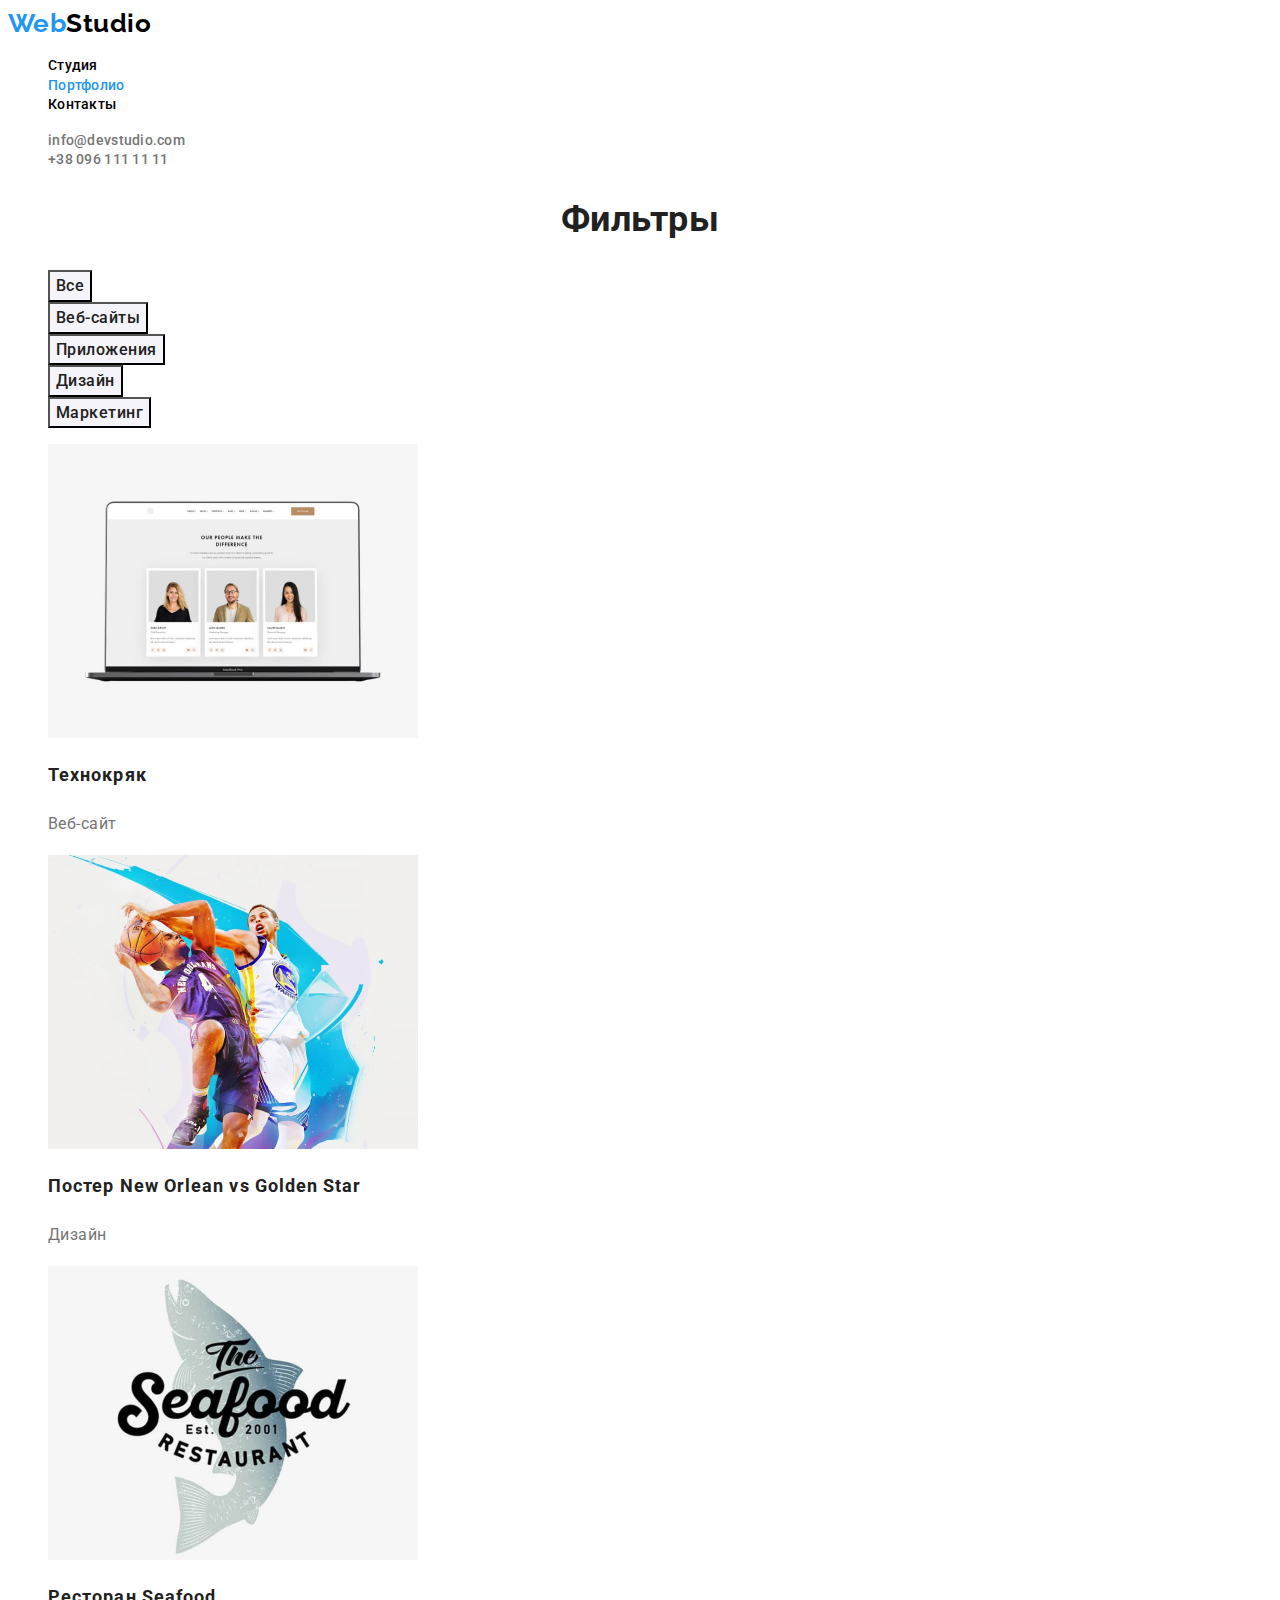
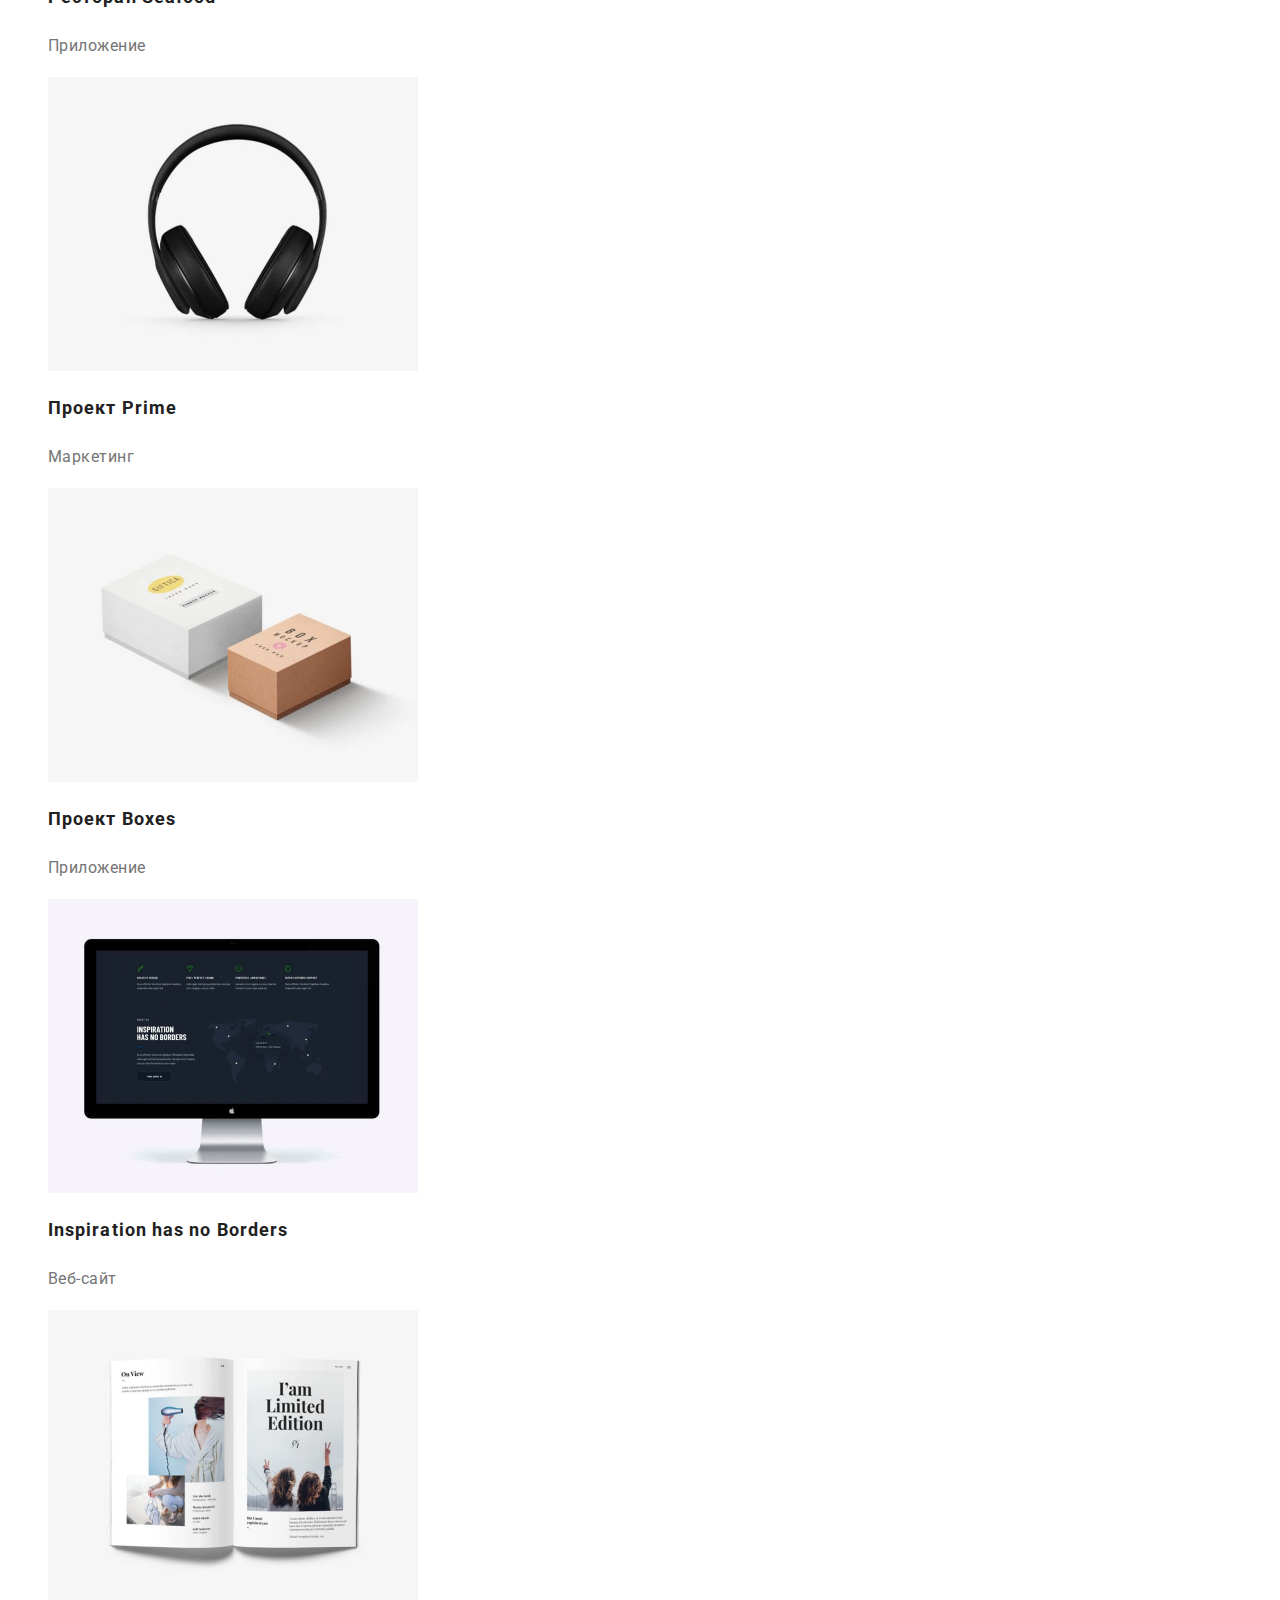
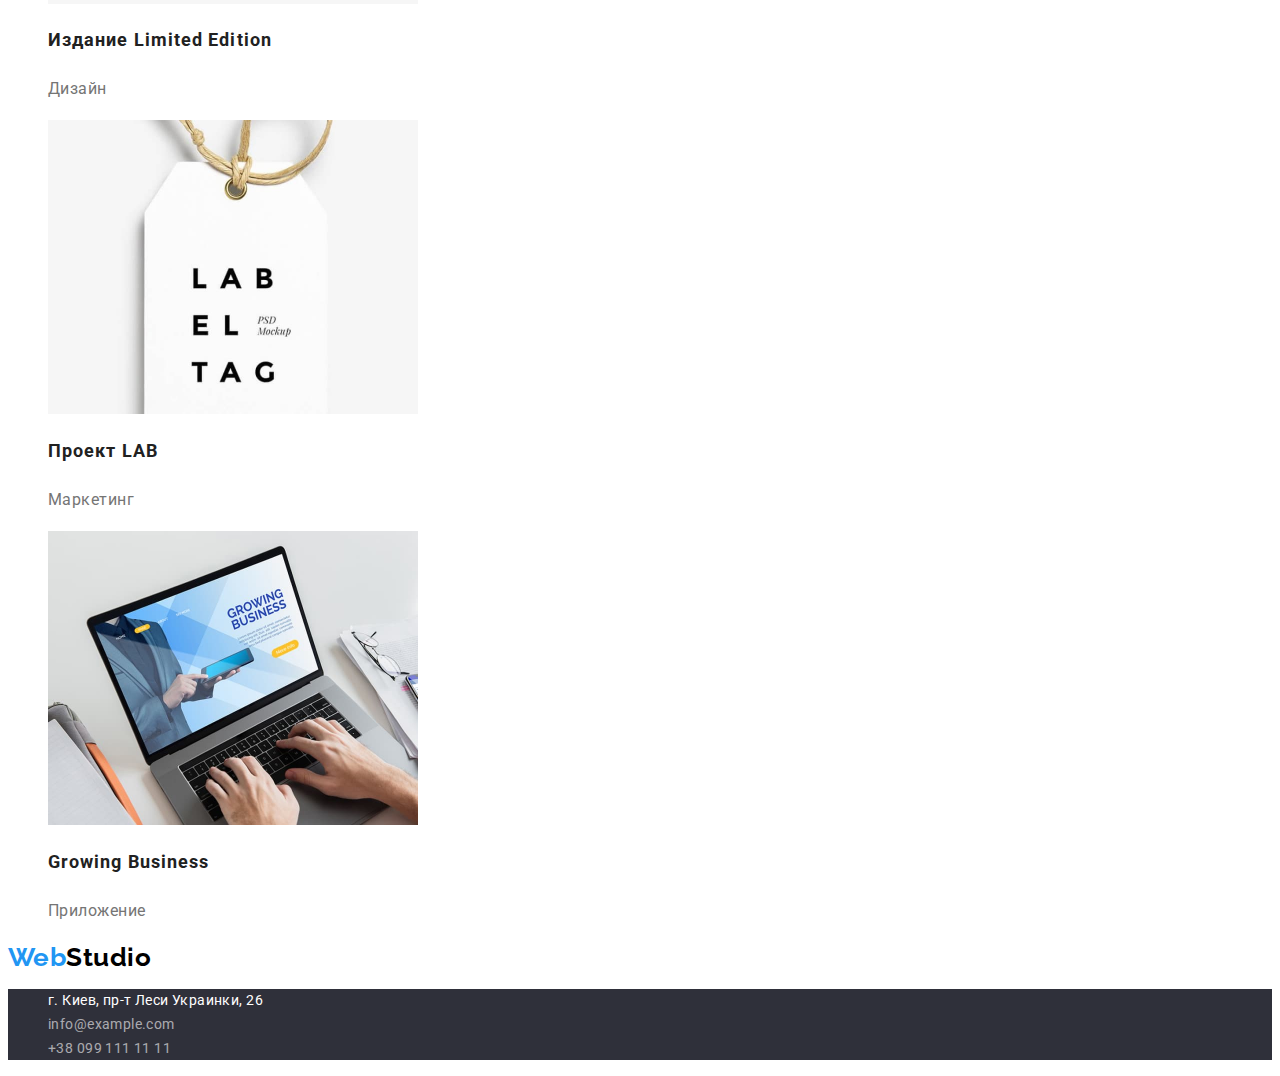
==== portfolio.html @ e1e1144a "Копирует дз 3" ====
<!DOCTYPE html>
<html lang="en">
<head>
    <meta charset="UTF-8">
    <meta http-equiv="X-UA-Compatible" content="IE=edge">
    <meta name="viewport" content="width=device-width, initial-scale=1.0">
    <title>Portfolio</title>
    <link href="https://fonts.googleapis.com/css2?family=Raleway:wght@700&family=Roboto:wght@400;500;700;900&display=swap"
        rel="stylesheet">
    <link rel="stylesheet" href="./css/styles.css" />
</head>
<body>
    <header>
        <nav>
            <a class="logo" href="/">
                <span class="logo-web">Web</span>Studio
            </a>

            <ul class="site-nav">
                <li><a href="index.html" class="site-nav-link link">Студия</a></li>
                <li><a href="portfolio.html" class="site-nav-link link current">Портфолио</a></li>
                <li><a href="" class="site-nav-link link">Контакты</a></li>
            </ul>
        </nav>
    
        <ul class="auth-nav list">
            <li><a href="mailto:info@devstudio.com" class="auth-nav-link link">info@devstudio.com</a></li>
            <li><a href="tel:+380961111111" class="auth-nav-link link">+38 096 111 11 11</a></li>
        </ul>
    
    </header>

    <!--Портфолио-->
    <main>
            <!--Фильтр-->
            <section  class="section">
                <h2 class="section-title">Фильтры</h2>
                <ul>
                    <li><button class="button" type="button">Все</button></li>
                    <li><button class="button" type="button">Веб-сайты</button></li>
                    <li><button class="button" type="button">Приложения</button></li>
                    <li><button class="button" type="button">Дизайн</button></li>
                    <li><button class="button" type="button">Маркетинг</button></li>
                
                </ul>

                <ul>
                
                    <li>
                        <a> <img src="./image/11.jpg" alt="Веб-сайт" Width="370" Height="294">
                             <h2 class="projects-title">Технокряк</h2>
                            <p class="projects-text">Веб-сайт</p>
                        </a>

                    </li>
                
                    <li>
                        <a>
                            <img src="./image/12.jpg" alt="Постер" Width="370" Height="294">
                            <h2 class="projects-title">Постер New Orlean vs Golden Star</h2>
                            <p class="projects-text">Дизайн</p>
                        </a>
                        
                    </li>
                
                    <li>
                        <a>
                            <img src="./image/13.jpg" alt="Ресторан" Width="370" Height="294">
                            <h2 class="projects-title">Ресторан Seafood</h2>
                            <p class="projects-text">Приложение</p>
                        </a>
                       
                    </li>
                
                    <li>
                        <a>
                            <img src="./image/14.jpg" alt="Наушники" Width="370" Height="294">
                            <h2 class="projects-title">Проект Prime</h2>
                            <p class="projects-text">Маркетинг</p>
                        </a>
                    </li>
                
                    <li>
                        <a>
                            <img src="./image/15.jpg" alt="Коробочки" Width="370" Height="294">
                            <h2 class="projects-title">Проект Boxes</h2>
                            <p class="projects-text">Приложение</p>
                        </a>
                    </li>
                
                    <li>
                        <a>
                            <img src="./image/16.jpg" alt="Монитор с открытым сайтом" Width="370" Height="294">
                            <h2 class="projects-title">Inspiration has no Borders</h2>
                            <p class="projects-text">Веб-сайт</p>
                        </a>
                    </li>
                
                    <li>
                        <a>
                            <img src="./image/17.jpg" alt="Журнал" Width="370" Height="294">
                            <h2 class="projects-title">Издание Limited Edition</h2>
                            <p class="projects-text">Дизайн</p>
                        </a>
                    </li>
                
                    <li>
                        <a>
                            <img src="./image/18.jpg" alt="Торговая этикетка" Width="370" Height="294">
                            <h2 class="projects-title">Проект LAB</h2>
                            <p class="projects-text">Маркетинг</p>
                        </a>
                    </li>
                
                    <li>
                        <a>
                            <img src="./image/19.jpg" alt="Ноутбук за которым работают" Width="370" Height="294">
                            <h2 class="projects-title">Growing Business</h2>
                            <p class="projects-text">Приложение</p>
                        </a>
                    </li>
                
                </ul>

            </section>
           
    </main>

    <footer>
        <!--Адресс-->
        <a class="logo" href="/"> <span class="logo-web">Web</span>Studio</a>
        <address class="address-footer">
            <ul>
                <li class="address">г. Киев, пр-т Леси Украинки, 26</li>
                <li><a href="mailto:info@devstudio.com" class="auth-nav-footer">info@example.com</a></li>
                <li><a href="tel:+380991111111" class="auth-nav-footer">+38 099 111 11 11</a></li>
            </ul>
        </address>
    </footer>
    
</body>
</html>
---- css/styles.css ----
:root {
  --primari-text-color: #757575;
  --title-text-color: #212121;
  --accent-color: #2196f3;
  --primari-white-color: #ffffff;
  --logo-nav-color: #000000;
  --button-background-color: #f5f4fa;
  --hero-background-color: #2f303a;
  --hero-button-focus-color: #188ce8;
  --auth-nav-footer-color: rgba(255, 255, 255, 0.6);
}

body {
  background: var(--primari-white-color);
  color: var(--primari-text-color);

  font-family: Roboto, sans-serif;
  letter-spacing: 0.03em;
}

ul {
  list-style: none;
}

/* logo */
.logo {
  color: var(--logo-nav-color);

  font-family: Raleway, sans-serif;
  font-weight: bold;
  font-size: 26px;
  line-height: 1.19;
  text-decoration: none;
}

.logo-web {
  color: var(--accent-color);
}

/* site-nav */

.site-nav-link {
  color: var(--logo-nav-color);

  font-weight: 500;
  font-size: 14px;
  line-height: 1.33;
  letter-spacing: 0.02em;
  text-decoration: none;
}

.site-nav-link:hover,
.site-nav-link:focus {
  color: var(--accent-color);
}

.site-nav-link.current {
  color: var(--accent-color);
}

.auth-nav-link {
  color: var(--primari-text-color);

  font-weight: 500;
  font-size: 14px;
  line-height: 1.33;
  letter-spacing: 0.02em;
  text-decoration: none;
}

.auth-nav-link:hover,
.auth-nav-link:focus {
  color: var(--accent-color);
}

/* hero */
.hero-title {
  color: var(--primari-white-color);
  background-color: var(--hero-background-color);

  font-weight: 900;
  font-size: 44px;
  line-height: 1.36;
  text-align: center;
}
.hero-button {
  color: var(--primari-white-color);
  background-color: var(--accent-color);

  font-weight: bold;
  font-size: 16px;
  line-height: 1.87;
  letter-spacing: 0.06em;
  cursor: pointer;
}

.hero-button:focus,
.hero-button:hover {
  color: var(--primari-white-color);
  background-color: var(--hero-button-focus-color);
}

/* section */
.section-title {
  color: var(--title-text-color);

  font-weight: 700;
  font-size: 36px;
  line-height: 1.16;
  text-align: center;
}

.projects-title {
  color: var(--title-text-color);

  font-weight: 700;
  font-size: 18px;
  line-height: 2;
  letter-spacing: 0.06em;
}

.projects-text {
  font-size: 16px;
  line-height: 1.87;
}

.feature-title {
  color: var(--title-text-color);

  font-weight: 700;
  font-size: 14px;
  line-height: 1.14;
}

.feature-text {
  font-size: 14px;
  line-height: 1.7px;
}

.title-el {
  color: var(--title-text-color);

  font-weight: 500;
  font-size: 16px;
  line-height: 1.19;
  text-align: center;
}

.title-el-text {
  font-size: 16px;
  line-height: 1.19;
  text-align: center;
}

/* Button */
.button {
  color: var(--title-text-color);
  background-color: var(--button-background-color);

  font-family: inherit;
  font-weight: 500;
  font-size: 16px;
  line-height: 1.6;
  text-align: center;
  letter-spacing: 0.03em;
  text-decoration: none;
  cursor: pointer;
}

.button:hover,
.button:focus {
  color: var(--primari-white-color);
  background-color: var(--accent-color);
}

/*  section footer */
.address-footer {
  background-color: var(--hero-background-color);
}

.address {
  color: var(--primari-white-color);
}

.auth-nav-footer {
  color: var(--auth-nav-footer-color);
}

.auth-nav-footer:focus,
.auth-nav-footer:hover {
  color: var(--accent-color);
}

.auth-nav-footer,
.address {
  font-family: Roboto;
  font-style: normal;
  font-weight: normal;
  font-size: 14px;
  line-height: 1.7;
  letter-spacing: 0.03em;
  text-decoration: none;
}
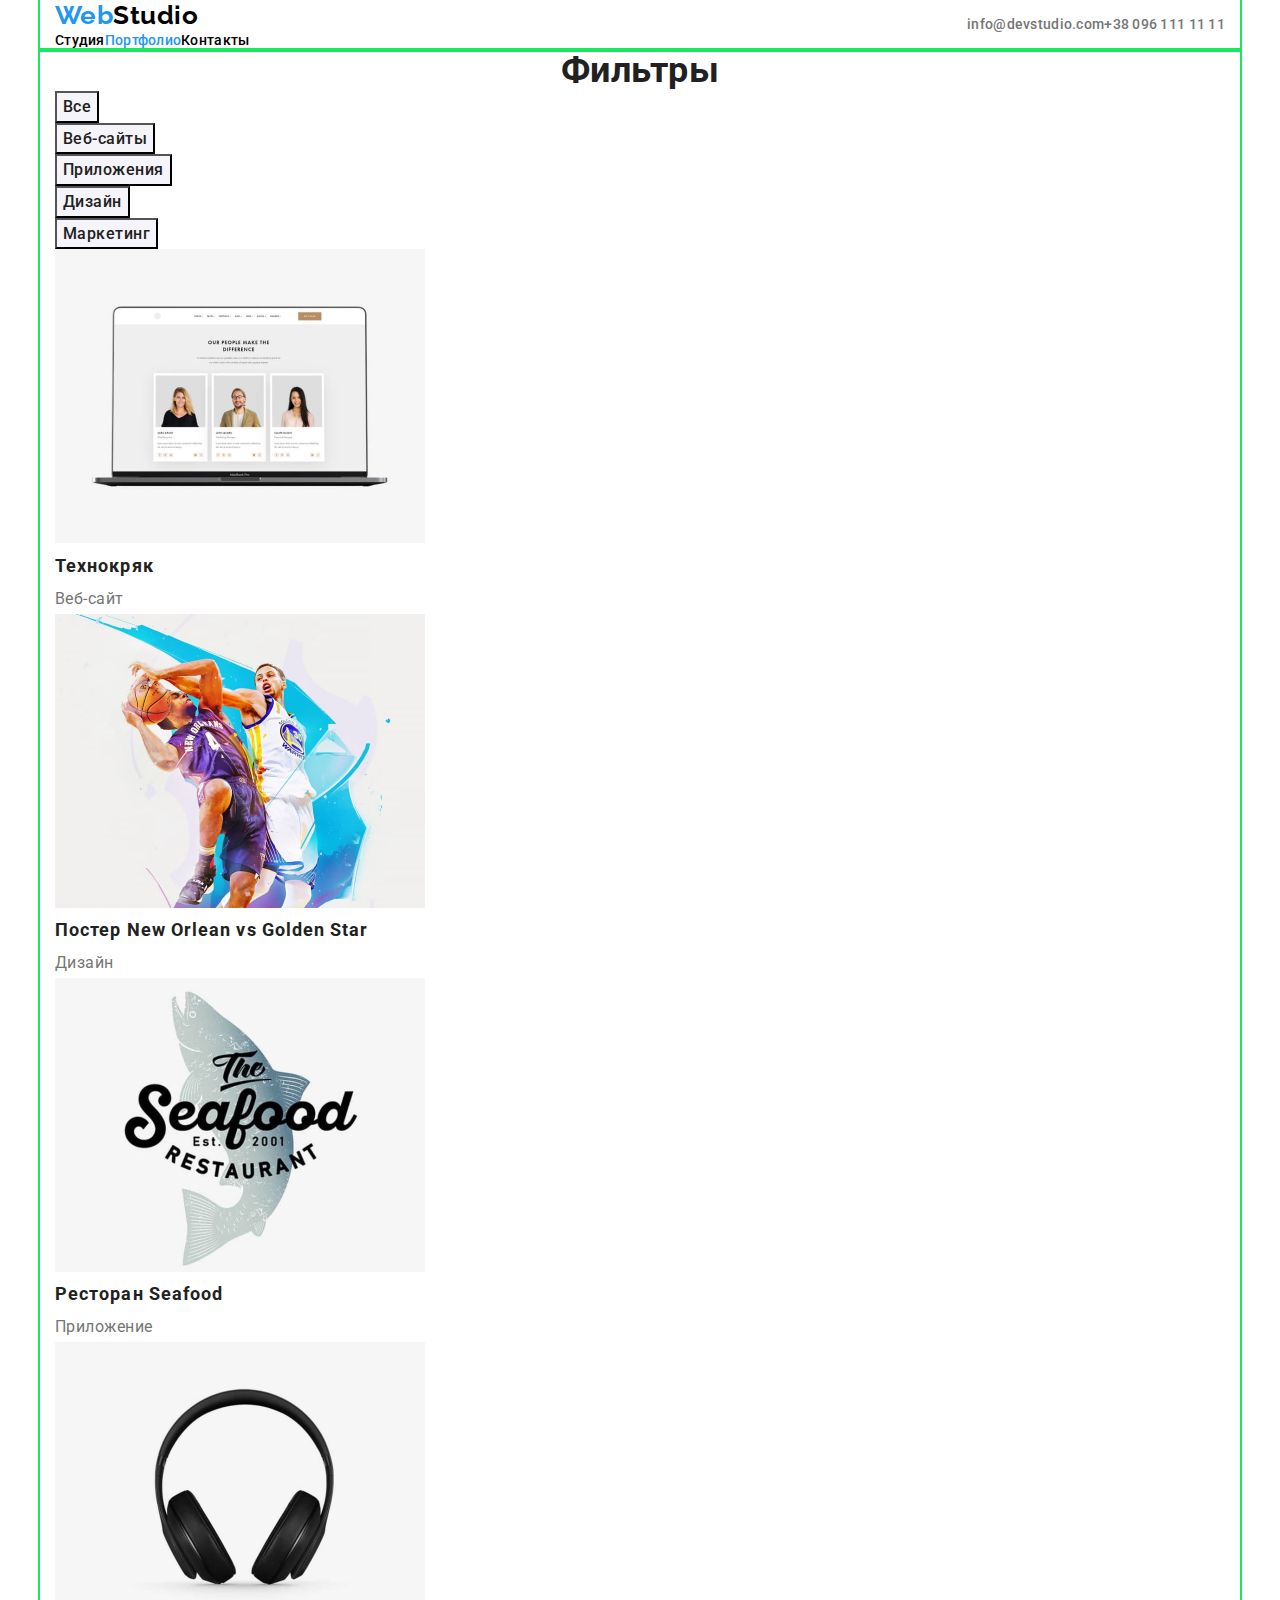
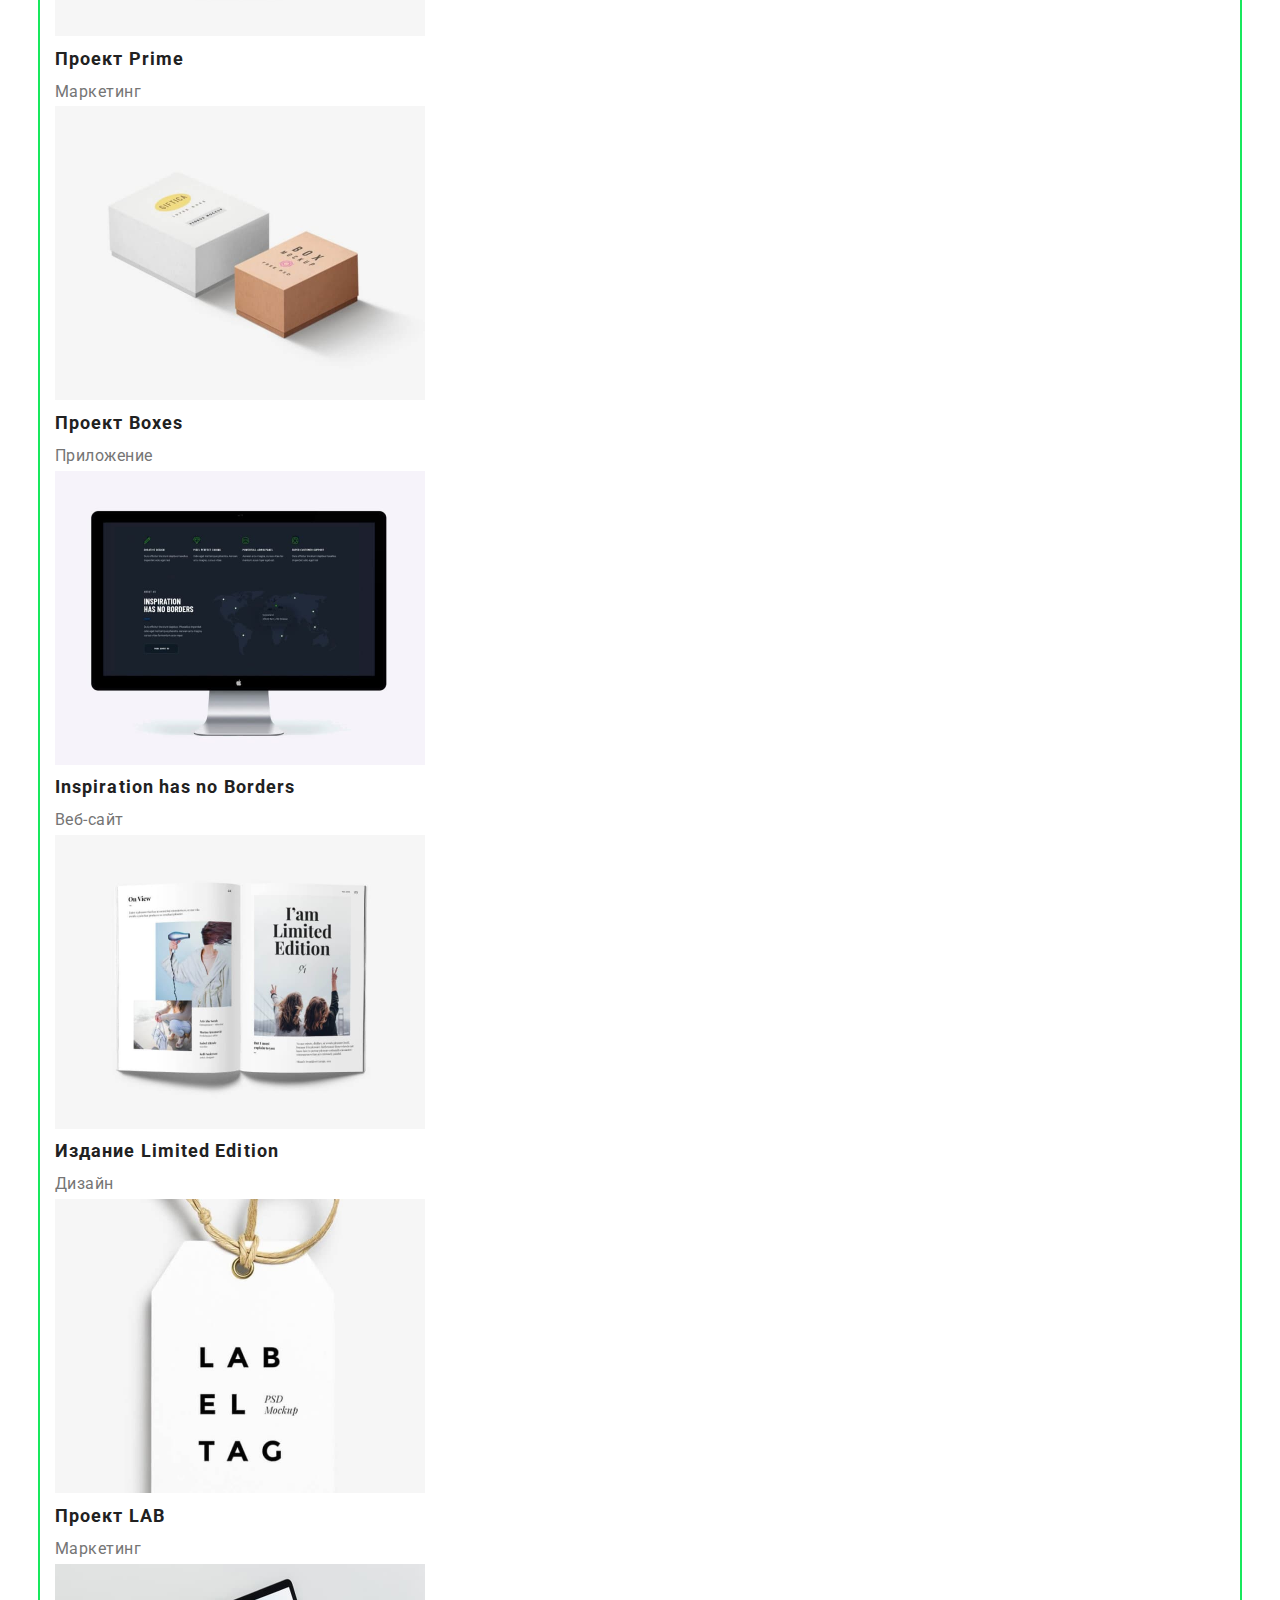
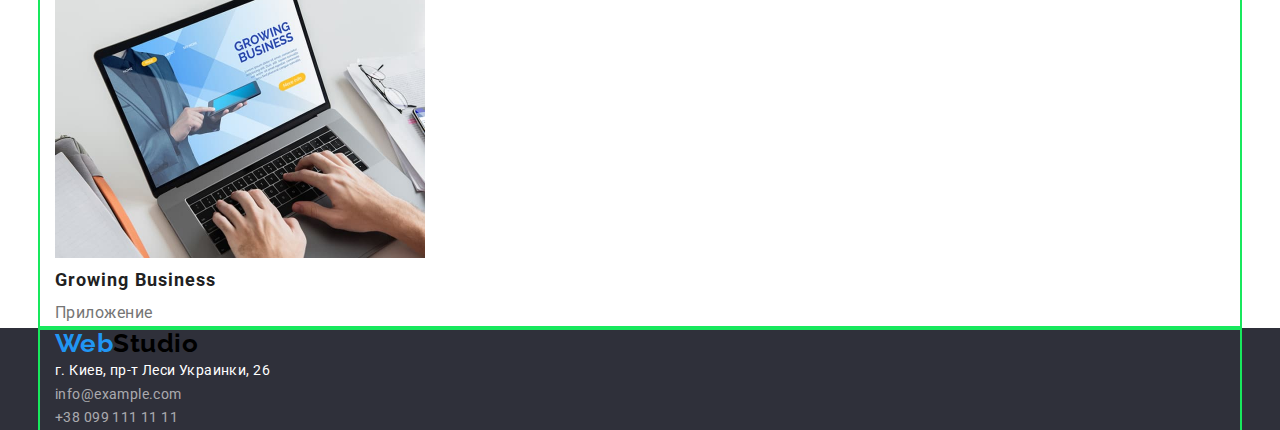
==== commit fa4f97dc: "оформляет страницу до флекса" ====
--- a/portfolio.html
+++ b/portfolio.html
@@ -7,10 +7,11 @@
     <title>Portfolio</title>
     <link href="https://fonts.googleapis.com/css2?family=Raleway:wght@700&family=Roboto:wght@400;500;700;900&display=swap"
         rel="stylesheet">
+    <link href="https://cdnjs.cloudflare.com/ajax/libs/modern-normalize/1.1.0/modern-normalize.min.css" rel="stylesheet">
     <link rel="stylesheet" href="./css/styles.css" />
 </head>
 <body>
-    <header>
+    <header class="header container">
         <nav>
             <a class="logo" href="/">
                 <span class="logo-web">Web</span>Studio
@@ -33,7 +34,7 @@
     <!--Портфолио-->
     <main>
             <!--Фильтр-->
-            <section  class="section">
+            <section  class="section container">
                 <h2 class="section-title">Фильтры</h2>
                 <ul>
                     <li><button class="button" type="button">Все</button></li>
@@ -126,16 +127,18 @@
            
     </main>
 
-    <footer>
-        <!--Адресс-->
-        <a class="logo" href="/"> <span class="logo-web">Web</span>Studio</a>
-        <address class="address-footer">
-            <ul>
-                <li class="address">г. Киев, пр-т Леси Украинки, 26</li>
-                <li><a href="mailto:info@devstudio.com" class="auth-nav-footer">info@example.com</a></li>
-                <li><a href="tel:+380991111111" class="auth-nav-footer">+38 099 111 11 11</a></li>
-            </ul>
-        </address>
+    <footer class="footer">
+        <div class="container">
+            <!--Адресс-->
+            <a class="logo" href="/"> <span class="logo-web">Web</span>Studio</a>
+            <address class="address-footer">
+                <ul>
+                    <li class="address">г. Киев, пр-т Леси Украинки, 26</li>
+                    <li><a href="mailto:info@devstudio.com" class="auth-nav-footer">info@example.com</a></li>
+                    <li><a href="tel:+380991111111" class="auth-nav-footer">+38 099 111 11 11</a></li>
+                </ul>
+            </address>
+        </div>
     </footer>
     
 </body>
--- a/css/styles.css
+++ b/css/styles.css
@@ -10,9 +10,20 @@
   --auth-nav-footer-color: rgba(255, 255, 255, 0.6);
 }
 
+html {
+  box-sizing: border-box;
+}
+
+*,
+*::before,
+*::after {
+  box-sizing: inherit;
+}
+
 body {
   background: var(--primari-white-color);
   color: var(--primari-text-color);
+  margin: 0;
 
   font-family: Roboto, sans-serif;
   letter-spacing: 0.03em;
@@ -20,9 +31,33 @@
 
 ul {
   list-style: none;
-}
-
+  margin-top: 0;
+  margin-bottom: 0;
+  padding-left: 0;
+}
+
+h1,
+h2,
+h3,
+h4,
+h5,
+p {
+  margin-top: 0;
+  margin-bottom: 0;
+}
+
+.header {
+  display: flex;
+  justify-content: space-between;
+  align-content: center;
+}
 /* logo */
+
+.main-nav {
+  display: flex;
+  padding-top: 24px;
+  padding-bottom: 25px;
+}
 .logo {
   color: var(--logo-nav-color);
 
@@ -31,6 +66,7 @@
   font-size: 26px;
   line-height: 1.19;
   text-decoration: none;
+  align-content: center;
 }
 
 .logo-web {
@@ -38,6 +74,11 @@
 }
 
 /* site-nav */
+
+.site-nav {
+  display: flex;
+  align-content: center;
+}
 
 .site-nav-link {
   color: var(--logo-nav-color);
@@ -47,6 +88,8 @@
   line-height: 1.33;
   letter-spacing: 0.02em;
   text-decoration: none;
+
+  align-items: center;
 }
 
 .site-nav-link:hover,
@@ -58,6 +101,12 @@
   color: var(--accent-color);
 }
 
+.auth-nav.list {
+  display: flex;
+  justify-content: flex-end;
+  align-items: center;
+}
+
 .auth-nav-link {
   color: var(--primari-text-color);
 
@@ -74,14 +123,36 @@
 }
 
 /* hero */
+.hero {
+  background-color: var(--hero-background-color);
+
+  margin-top: 0;
+  margin-bottom: 0;
+  height: 600px;
+  text-align: center;
+}
+
+.hero-container {
+  display: block;
+  width: 1200px;
+  padding-left: 15px;
+  padding-right: 15px;
+  margin-right: auto;
+  margin-left: auto;
+}
+
 .hero-title {
-  color: var(--primari-white-color);
-  background-color: var(--hero-background-color);
+  display: block;
+  margin-left: auto;
+  margin-right: auto;
+  padding-top: 200px;
+  padding-bottom: 30px;
+
+  color: var(--primari-white-color);
 
   font-weight: 900;
   font-size: 44px;
   line-height: 1.36;
-  text-align: center;
 }
 .hero-button {
   color: var(--primari-white-color);
@@ -92,6 +163,11 @@
   line-height: 1.87;
   letter-spacing: 0.06em;
   cursor: pointer;
+
+  width: 200px;
+  height: 50px;
+  margin-bottom: 200px;
+  border-radius: 4px;
 }
 
 .hero-button:focus,
@@ -101,6 +177,15 @@
 }
 
 /* section */
+.container {
+  width: 1200px;
+  padding-left: 15px;
+  padding-right: 15px;
+  margin-left: auto;
+  margin-right: auto;
+  outline: 2px solid #18e85d;
+}
+
 .section-title {
   color: var(--title-text-color);
 
@@ -130,6 +215,8 @@
   font-weight: 700;
   font-size: 14px;
   line-height: 1.14;
+
+  padding-bottom: 10px;
 }
 
 .feature-text {
@@ -174,8 +261,11 @@
 }
 
 /*  section footer */
+.footer {
+  background-color: var(--hero-background-color);
+}
+
 .address-footer {
-  background-color: var(--hero-background-color);
 }
 
 .address {
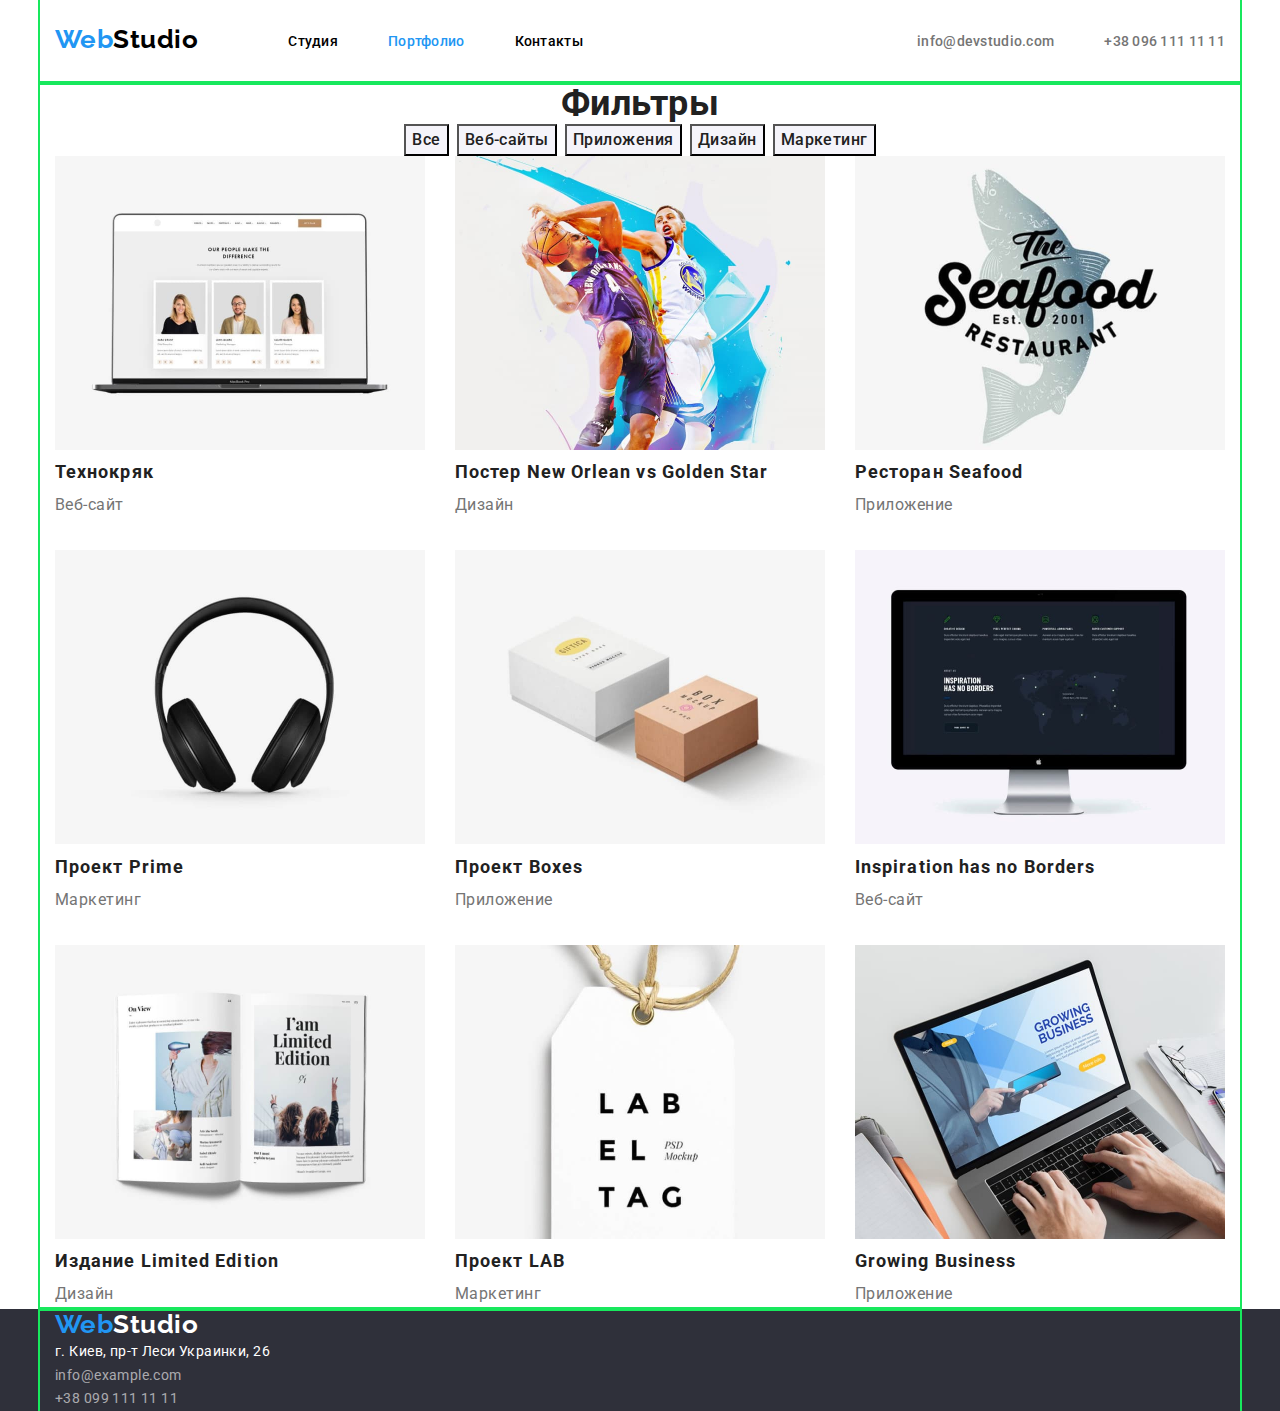
==== commit f34f0901: "оформляет хедер и портфолио" ====
--- a/portfolio.html
+++ b/portfolio.html
@@ -12,21 +12,20 @@
 </head>
 <body>
     <header class="header container">
-        <nav>
+        <nav class="main-nav">
             <a class="logo" href="/">
                 <span class="logo-web">Web</span>Studio
             </a>
-
             <ul class="site-nav">
-                <li><a href="index.html" class="site-nav-link link">Студия</a></li>
-                <li><a href="portfolio.html" class="site-nav-link link current">Портфолио</a></li>
-                <li><a href="" class="site-nav-link link">Контакты</a></li>
+                <li class="site-nav-item"><a href="index.html" class="site-nav-link link ">Студия</a></li>
+                <li class="site-nav-item"><a href="portfolio.html" class="site-nav-link link current">Портфолио</a></li>
+                <li class="site-nav-item"><a href="" class="site-nav-link link">Контакты</a></li>
             </ul>
         </nav>
     
         <ul class="auth-nav list">
-            <li><a href="mailto:info@devstudio.com" class="auth-nav-link link">info@devstudio.com</a></li>
-            <li><a href="tel:+380961111111" class="auth-nav-link link">+38 096 111 11 11</a></li>
+            <li class="auth-nav-item"><a href="mailto:info@devstudio.com" class="auth-nav-link">info@devstudio.com</a></li>
+            <li class="auth-nav-item"><a href="tel:+380961111111" class="auth-nav-link">+38 096 111 11 11</a></li>
         </ul>
     
     </header>
@@ -34,20 +33,20 @@
     <!--Портфолио-->
     <main>
             <!--Фильтр-->
-            <section  class="section container">
+            <section  class="section-container container">
                 <h2 class="section-title">Фильтры</h2>
-                <ul>
-                    <li><button class="button" type="button">Все</button></li>
-                    <li><button class="button" type="button">Веб-сайты</button></li>
-                    <li><button class="button" type="button">Приложения</button></li>
-                    <li><button class="button" type="button">Дизайн</button></li>
-                    <li><button class="button" type="button">Маркетинг</button></li>
+                <ul class="button-filter">
+                    <li class="filter-item"><button class="button" type="button">Все</button></li>
+                    <li class="filter-item"><button class="button" type="button">Веб-сайты</button></li>
+                    <li class="filter-item"><button class="button" type="button">Приложения</button></li>
+                    <li class="filter-item"><button class="button" type="button">Дизайн</button></li>
+                    <li class="filter-item"><button class="button" type="button">Маркетинг</button></li>
                 
                 </ul>
 
-                <ul>
+                <ul class="projects-cards">
                 
-                    <li>
+                    <li class="projects-item">
                         <a> <img src="./image/11.jpg" alt="Веб-сайт" Width="370" Height="294">
                              <h2 class="projects-title">Технокряк</h2>
                             <p class="projects-text">Веб-сайт</p>
@@ -55,7 +54,7 @@
 
                     </li>
                 
-                    <li>
+                    <li class="projects-item">
                         <a>
                             <img src="./image/12.jpg" alt="Постер" Width="370" Height="294">
                             <h2 class="projects-title">Постер New Orlean vs Golden Star</h2>
@@ -64,7 +63,7 @@
                         
                     </li>
                 
-                    <li>
+                    <li class="projects-item">
                         <a>
                             <img src="./image/13.jpg" alt="Ресторан" Width="370" Height="294">
                             <h2 class="projects-title">Ресторан Seafood</h2>
@@ -73,7 +72,7 @@
                        
                     </li>
                 
-                    <li>
+                    <li class="projects-item">
                         <a>
                             <img src="./image/14.jpg" alt="Наушники" Width="370" Height="294">
                             <h2 class="projects-title">Проект Prime</h2>
@@ -81,7 +80,7 @@
                         </a>
                     </li>
                 
-                    <li>
+                    <li class="projects-item">
                         <a>
                             <img src="./image/15.jpg" alt="Коробочки" Width="370" Height="294">
                             <h2 class="projects-title">Проект Boxes</h2>
@@ -89,7 +88,7 @@
                         </a>
                     </li>
                 
-                    <li>
+                    <li class="projects-item">
                         <a>
                             <img src="./image/16.jpg" alt="Монитор с открытым сайтом" Width="370" Height="294">
                             <h2 class="projects-title">Inspiration has no Borders</h2>
@@ -97,7 +96,7 @@
                         </a>
                     </li>
                 
-                    <li>
+                    <li class="projects-item">
                         <a>
                             <img src="./image/17.jpg" alt="Журнал" Width="370" Height="294">
                             <h2 class="projects-title">Издание Limited Edition</h2>
@@ -105,7 +104,7 @@
                         </a>
                     </li>
                 
-                    <li>
+                    <li class="projects-item">
                         <a>
                             <img src="./image/18.jpg" alt="Торговая этикетка" Width="370" Height="294">
                             <h2 class="projects-title">Проект LAB</h2>
@@ -113,7 +112,7 @@
                         </a>
                     </li>
                 
-                    <li>
+                    <li class="projects-item">
                         <a>
                             <img src="./image/19.jpg" alt="Ноутбук за которым работают" Width="370" Height="294">
                             <h2 class="projects-title">Growing Business</h2>
@@ -130,7 +129,7 @@
     <footer class="footer">
         <div class="container">
             <!--Адресс-->
-            <a class="logo" href="/"> <span class="logo-web">Web</span>Studio</a>
+            <a class="logo" href="/"> <span class="logo-web">Web</span><span class="logo-studio">Studio</span></a>
             <address class="address-footer">
                 <ul>
                     <li class="address">г. Киев, пр-т Леси Украинки, 26</li>
--- a/css/styles.css
+++ b/css/styles.css
@@ -21,10 +21,10 @@
 }
 
 body {
+  margin: 0;
+
   background: var(--primari-white-color);
   color: var(--primari-text-color);
-  margin: 0;
-
   font-family: Roboto, sans-serif;
   letter-spacing: 0.03em;
 }
@@ -46,50 +46,57 @@
   margin-bottom: 0;
 }
 
-.header {
+.header.container {
   display: flex;
   justify-content: space-between;
-  align-content: center;
-}
+  align-items: center;
+}
+
 /* logo */
-
 .main-nav {
   display: flex;
+}
+
+.logo {
   padding-top: 24px;
-  padding-bottom: 25px;
-}
-.logo {
+  margin-right: 90px;
+
   color: var(--logo-nav-color);
-
   font-family: Raleway, sans-serif;
   font-weight: bold;
   font-size: 26px;
   line-height: 1.19;
   text-decoration: none;
-  align-content: center;
 }
 
 .logo-web {
   color: var(--accent-color);
 }
 
+.logo-studio {
+  color: var(--primari-white-color);
+}
+
 /* site-nav */
-
 .site-nav {
   display: flex;
-  align-content: center;
+}
+
+.site-nav-item:not(:last-child) {
+  margin-right: 50px;
 }
 
 .site-nav-link {
+  display: block;
+  padding-top: 32px;
+  padding-bottom: 32px;
+
   color: var(--logo-nav-color);
-
   font-weight: 500;
   font-size: 14px;
   line-height: 1.33;
   letter-spacing: 0.02em;
   text-decoration: none;
-
-  align-items: center;
 }
 
 .site-nav-link:hover,
@@ -103,8 +110,7 @@
 
 .auth-nav.list {
   display: flex;
-  justify-content: flex-end;
-  align-items: center;
+  margin-left: auto;
 }
 
 .auth-nav-link {
@@ -115,6 +121,18 @@
   line-height: 1.33;
   letter-spacing: 0.02em;
   text-decoration: none;
+
+  padding-top: 32px;
+  padding-bottom: 32px;
+}
+
+.auth-nav-item {
+  padding-top: 32px;
+  padding-bottom: 32px;
+}
+
+.auth-nav-item:not(:last-child) {
+  margin-right: 50px;
 }
 
 .auth-nav-link:hover,
@@ -147,6 +165,7 @@
   margin-right: auto;
   padding-top: 200px;
   padding-bottom: 30px;
+  width: 696px;
 
   color: var(--primari-white-color);
 
@@ -155,19 +174,18 @@
   line-height: 1.36;
 }
 .hero-button {
-  color: var(--primari-white-color);
-  background-color: var(--accent-color);
-
-  font-weight: bold;
-  font-size: 16px;
-  line-height: 1.87;
-  letter-spacing: 0.06em;
-  cursor: pointer;
-
   width: 200px;
   height: 50px;
   margin-bottom: 200px;
   border-radius: 4px;
+
+  color: var(--primari-white-color);
+  background-color: var(--accent-color);
+  font-weight: bold;
+  font-size: 16px;
+  line-height: 1.87;
+  letter-spacing: 0.06em;
+  cursor: pointer;
 }
 
 .hero-button:focus,
@@ -178,6 +196,7 @@
 
 /* section */
 .container {
+  display: block;
   width: 1200px;
   padding-left: 15px;
   padding-right: 15px;
@@ -186,6 +205,32 @@
   outline: 2px solid #18e85d;
 }
 
+.feature-list {
+  display: flex;
+}
+
+.feature-box {
+  display: block;
+  height: 101px;
+  width: calc((100%-90px) / 4);
+  margin-right: 30px;
+  outline: 2px solid red;
+}
+
+.feature-box:last-child {
+  margin-right: 0px;
+}
+
+.feature-title {
+  padding-bottom: 10px;
+  /* margin-top: 94px; */
+  /* margin-bottom: 94px; */
+}
+
+.feature-text {
+  display: block;
+}
+
 .section-title {
   color: var(--title-text-color);
 
@@ -193,6 +238,40 @@
   font-size: 36px;
   line-height: 1.16;
   text-align: center;
+}
+
+.button-filter {
+  display: flex;
+  justify-content: center;
+}
+
+.filter-item:not(:last-child) {
+  margin-right: 8px;
+}
+
+.projects-cards {
+  display: flex;
+  flex-wrap: wrap;
+}
+
+/* .projects-item {
+  width: 370px;
+  margin-right: 30px;
+  margin-bottom: 30px;
+} */
+
+.projects-item:nth-child(3n) {
+  margin-right: 0;
+}
+
+.projects-item:nth-last-child(-n + 3) {
+  margin-bottom: 0px;
+}
+
+.projects-item {
+  width: calc ((100%-60px)/3);
+  margin-right: 30px;
+  margin-bottom: 30px;
 }
 
 .projects-title {
@@ -209,6 +288,11 @@
   line-height: 1.87;
 }
 
+.feature-box {
+  display: flex;
+  flex-wrap: wrap;
+}
+
 .feature-title {
   color: var(--title-text-color);
 
@@ -219,9 +303,15 @@
   padding-bottom: 10px;
 }
 
+.feature-list {
+  display: flex;
+}
+
 .feature-text {
-  font-size: 14px;
-  line-height: 1.7px;
+  display: flex;
+  flex-wrap: wrap;
+  font-size: 14px;
+  line-height: 1.7;
 }
 
 .title-el {
@@ -237,6 +327,17 @@
   font-size: 16px;
   line-height: 1.19;
   text-align: center;
+}
+
+/* work */
+.work-cards {
+  display: flex;
+}
+
+/* team */
+
+.team-cards {
+  display: flex;
 }
 
 /* Button */
@@ -263,9 +364,6 @@
 /*  section footer */
 .footer {
   background-color: var(--hero-background-color);
-}
-
-.address-footer {
 }
 
 .address {
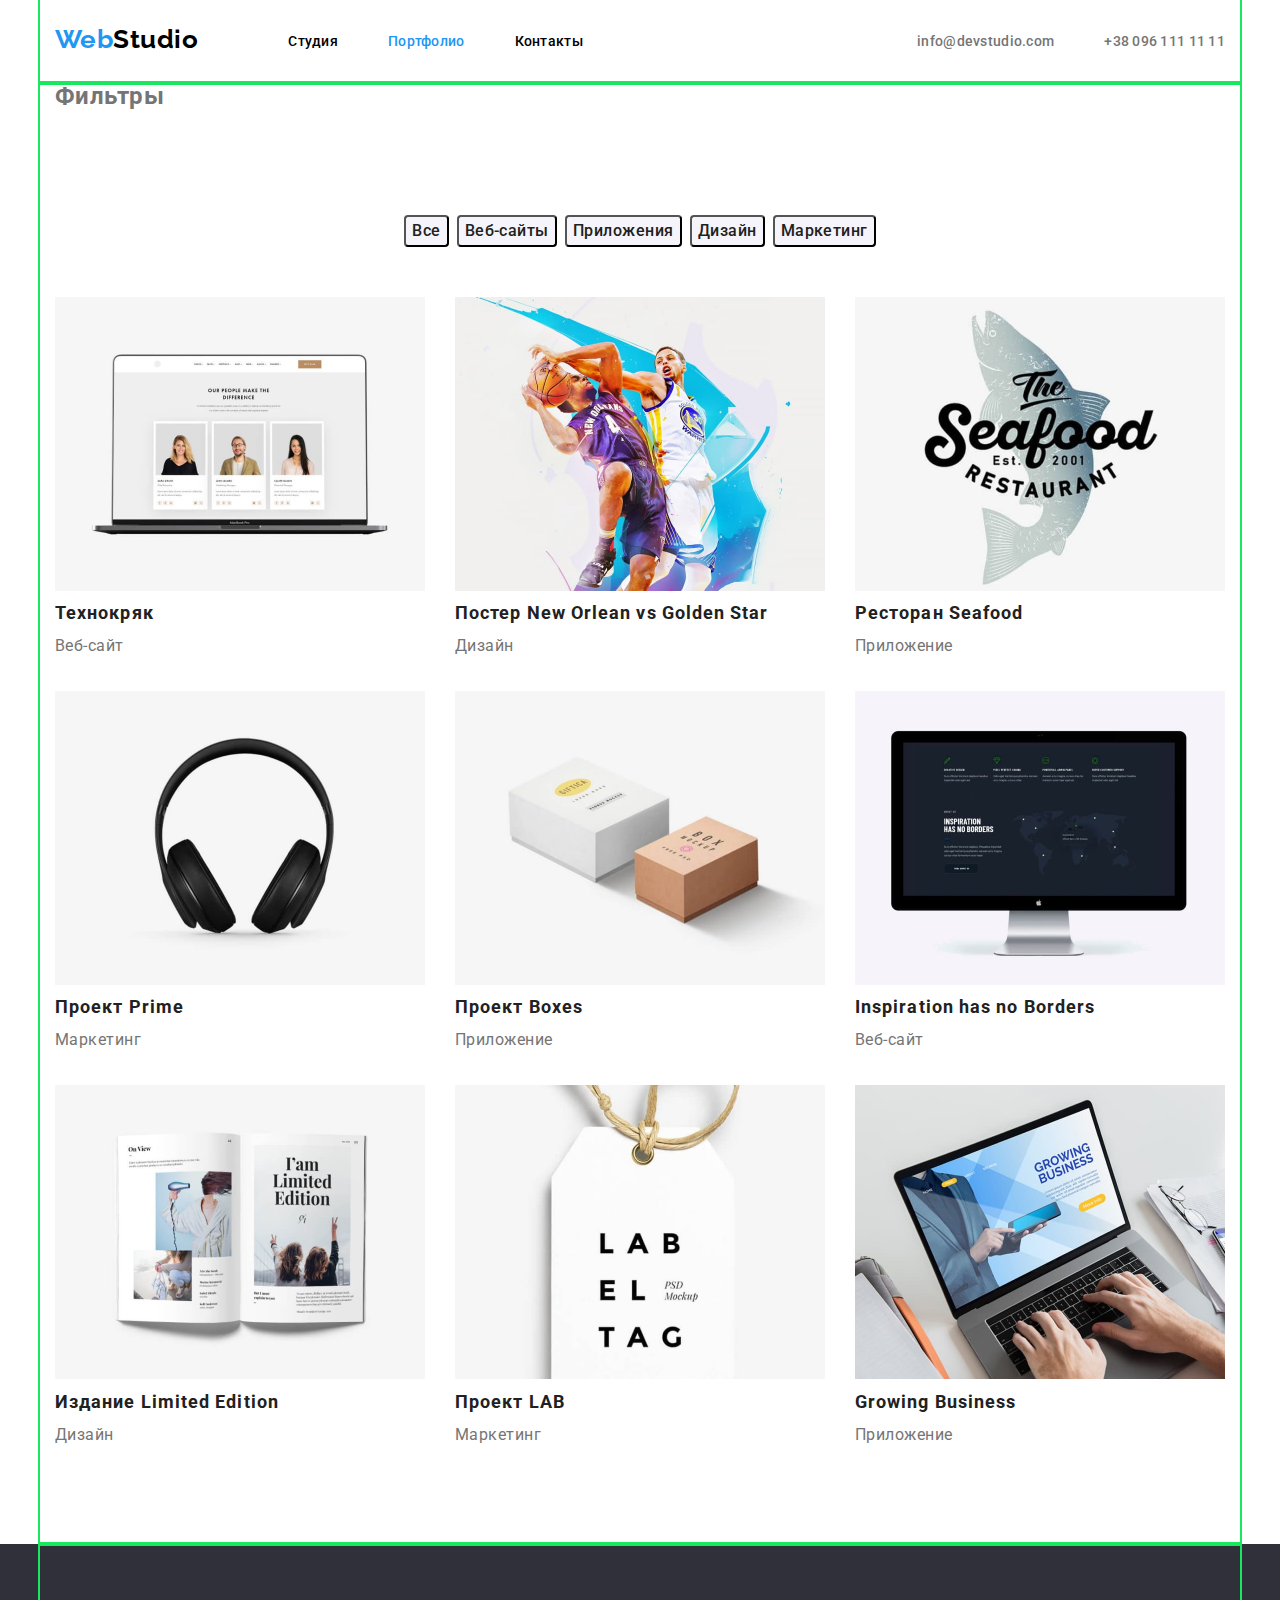
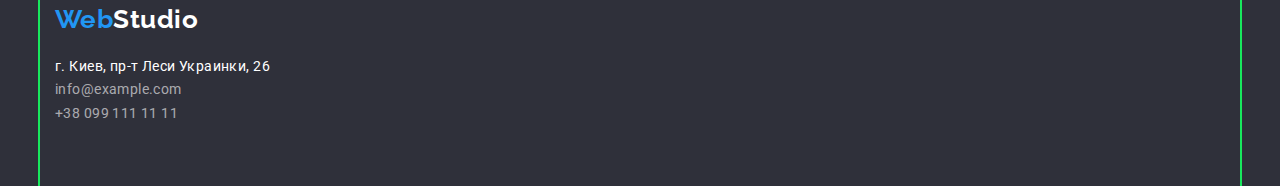
==== commit a155fc71: "оформляє головну стор. і футер" ====
--- a/portfolio.html
+++ b/portfolio.html
@@ -34,7 +34,7 @@
     <main>
             <!--Фильтр-->
             <section  class="section-container container">
-                <h2 class="section-title">Фильтры</h2>
+                <h2>Фильтры</h2>
                 <ul class="button-filter">
                     <li class="filter-item"><button class="button" type="button">Все</button></li>
                     <li class="filter-item"><button class="button" type="button">Веб-сайты</button></li>
@@ -129,9 +129,9 @@
     <footer class="footer">
         <div class="container">
             <!--Адресс-->
-            <a class="logo" href="/"> <span class="logo-web">Web</span><span class="logo-studio">Studio</span></a>
+            <a class="footer-logo logo" href="/"> <span class="logo-web">Web</span><span class="logo-studio">Studio</span></a>
             <address class="address-footer">
-                <ul>
+                <ul class="footer-item">
                     <li class="address">г. Киев, пр-т Леси Украинки, 26</li>
                     <li><a href="mailto:info@devstudio.com" class="auth-nav-footer">info@example.com</a></li>
                     <li><a href="tel:+380991111111" class="auth-nav-footer">+38 099 111 11 11</a></li>
--- a/css/styles.css
+++ b/css/styles.css
@@ -222,6 +222,7 @@
 }
 
 .feature-title {
+  display: block;
   padding-bottom: 10px;
   /* margin-top: 94px; */
   /* margin-bottom: 94px; */
@@ -231,9 +232,13 @@
   display: block;
 }
 
+.button-filter,
 .section-title {
+  display: block;
+  padding-top: 94px;
+  padding-bottom: 50px;
+
   color: var(--title-text-color);
-
   font-weight: 700;
   font-size: 36px;
   line-height: 1.16;
@@ -245,6 +250,10 @@
   justify-content: center;
 }
 
+.button {
+  border-radius: 4px;
+}
+
 .filter-item:not(:last-child) {
   margin-right: 8px;
 }
@@ -252,6 +261,7 @@
 .projects-cards {
   display: flex;
   flex-wrap: wrap;
+  padding-bottom: 94px;
 }
 
 /* .projects-item {
@@ -304,7 +314,8 @@
 }
 
 .feature-list {
-  display: flex;
+  /* display: flex; */
+  padding-top: 94px;
 }
 
 .feature-text {
@@ -315,8 +326,10 @@
 }
 
 .title-el {
+  padding-top: 30px;
+  padding-bottom: 10px;
+
   color: var(--title-text-color);
-
   font-weight: 500;
   font-size: 16px;
   line-height: 1.19;
@@ -332,12 +345,48 @@
 /* work */
 .work-cards {
   display: flex;
+  padding-bottom: 94px;
+}
+
+.work-item {
+  display: block;
+  width: calc((100%-60px) / 3);
+  margin-right: 30px;
+  margin-bottom: 30px;
+}
+
+.work-item:nth-last-child(-n + 3) {
+  margin-bottom: 0;
+}
+
+.work-item:nth-child(3n) {
+  margin-right: 0;
 }
 
 /* team */
+.team {
+  background-color: var(--button-background-color);
+}
 
 .team-cards {
-  display: flex;
+  display: block;
+  display: flex;
+  padding-bottom: 94px;
+}
+
+.team-item {
+  display: block;
+  width: calc((100%-60px) / 4);
+  margin-right: 30px;
+  margin-bottom: 30px;
+}
+
+.team-item:last-child {
+  margin-right: 0px;
+}
+
+.team-item:nth-last-child(-n + 4) {
+  margin-bottom: 0px;
 }
 
 /* Button */
@@ -364,6 +413,17 @@
 /*  section footer */
 .footer {
   background-color: var(--hero-background-color);
+}
+
+.footer-logo {
+  display: block;
+  padding-top: 60px;
+  padding-bottom: 20px;
+}
+
+.footer-item {
+  display: block;
+  padding-bottom: 60px;
 }
 
 .address {
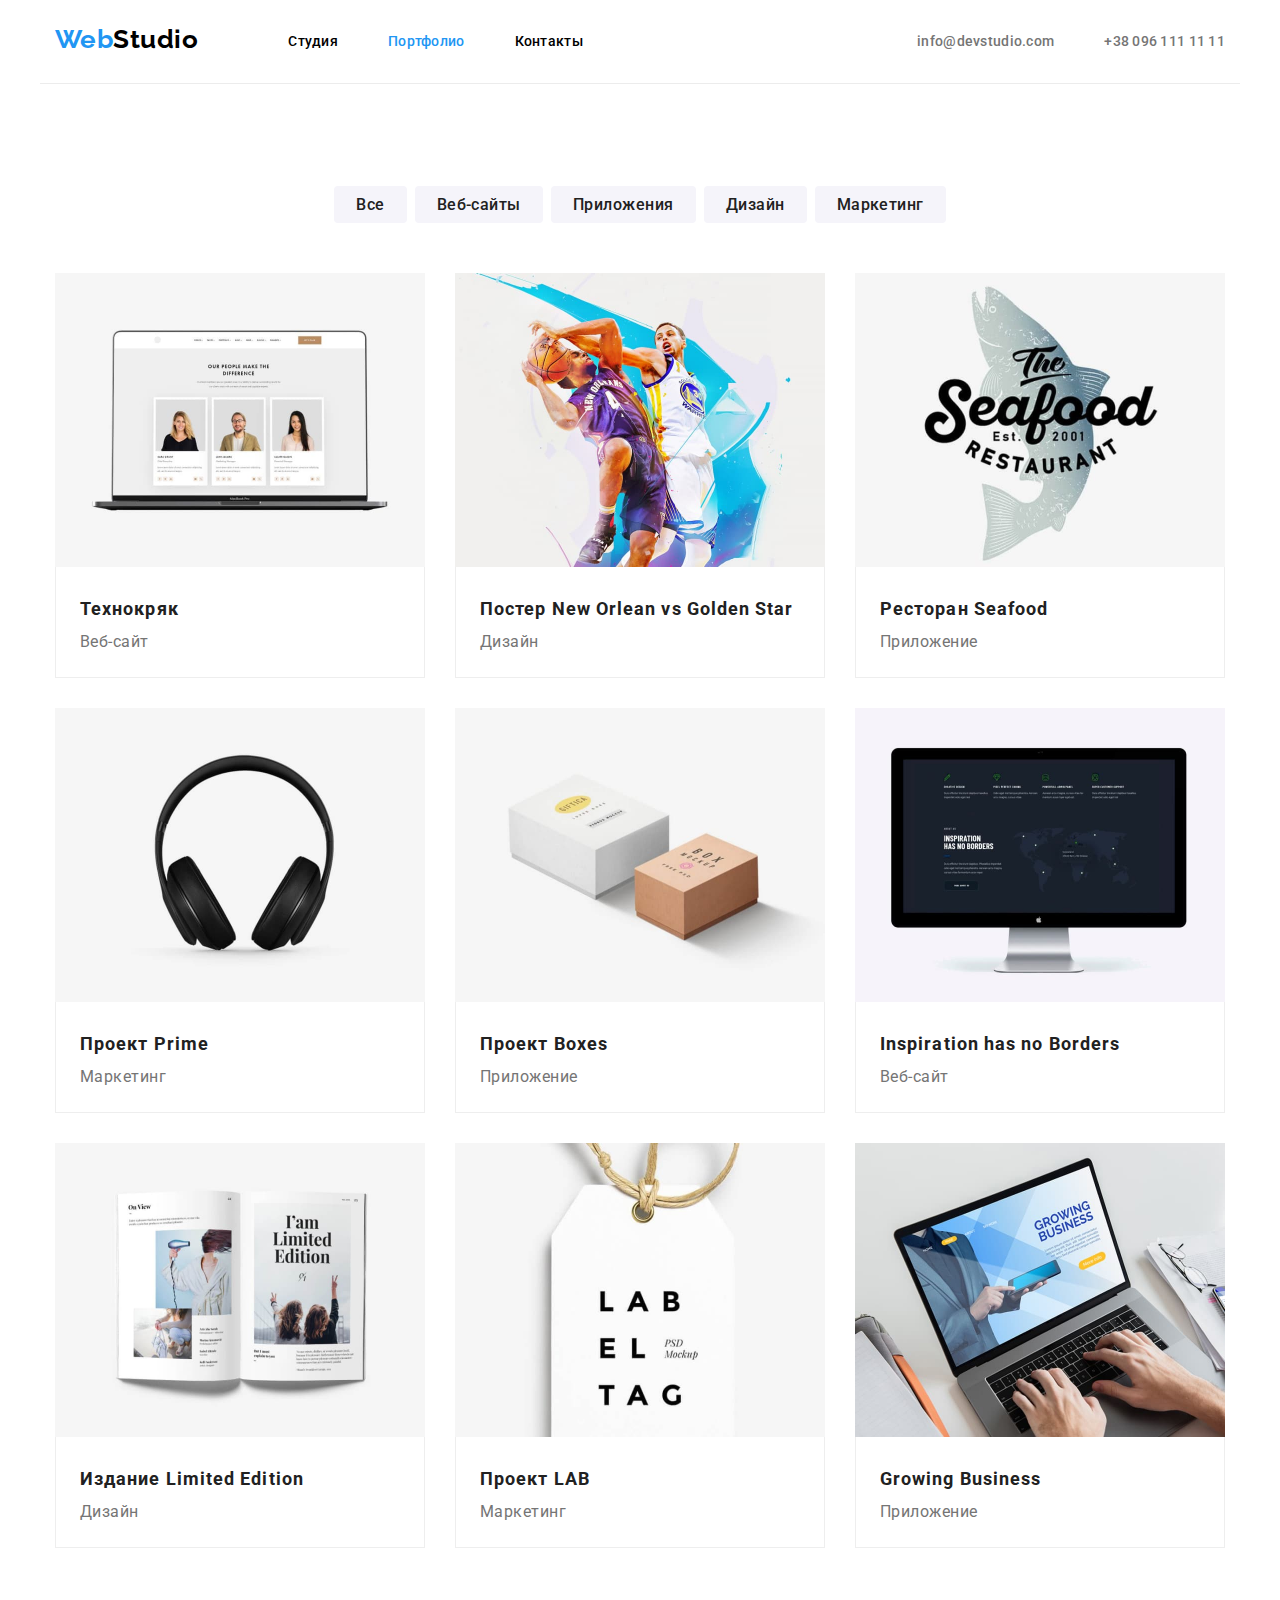
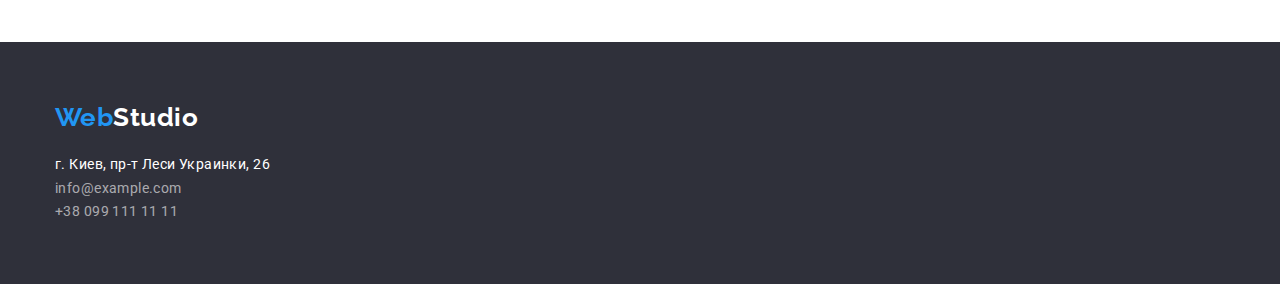
==== commit d832bc56: "заканчивает оформление" ====
--- a/portfolio.html
+++ b/portfolio.html
@@ -34,7 +34,7 @@
     <main>
             <!--Фильтр-->
             <section  class="section-container container">
-                <h2>Фильтры</h2>
+                <h2 class="hidden">Фильтры</h2>
                 <ul class="button-filter">
                     <li class="filter-item"><button class="button" type="button">Все</button></li>
                     <li class="filter-item"><button class="button" type="button">Веб-сайты</button></li>
@@ -47,76 +47,94 @@
                 <ul class="projects-cards">
                 
                     <li class="projects-item">
-                        <a> <img src="./image/11.jpg" alt="Веб-сайт" Width="370" Height="294">
-                             <h2 class="projects-title">Технокряк</h2>
-                            <p class="projects-text">Веб-сайт</p>
+                        <a> <img class="img" src="./image/11.jpg" alt="Веб-сайт" Width="370" Height="294">
+                            <div class="projects-border">
+                                <h2 class="projects-title">Технокряк</h2>
+                                <p class="projects-text">Веб-сайт</p>
+                            </div>
                         </a>
 
                     </li>
                 
                     <li class="projects-item">
                         <a>
-                            <img src="./image/12.jpg" alt="Постер" Width="370" Height="294">
-                            <h2 class="projects-title">Постер New Orlean vs Golden Star</h2>
-                            <p class="projects-text">Дизайн</p>
+                            <img class="img" src="./image/12.jpg" alt="Постер" Width="370" Height="294">
+                            <div class="projects-border">
+                                <h2 class="projects-title">Постер New Orlean vs Golden Star</h2>
+                                <p class="projects-text">Дизайн</p>
+                            </div>
                         </a>
                         
                     </li>
                 
                     <li class="projects-item">
                         <a>
-                            <img src="./image/13.jpg" alt="Ресторан" Width="370" Height="294">
-                            <h2 class="projects-title">Ресторан Seafood</h2>
-                            <p class="projects-text">Приложение</p>
+                            <img class="img" src="./image/13.jpg" alt="Ресторан" Width="370" Height="294">
+                            <div class="projects-border">
+                                <h2 class="projects-title">Ресторан Seafood</h2>
+                                <p class="projects-text">Приложение</p>
+                            </div>
                         </a>
                        
                     </li>
                 
                     <li class="projects-item">
                         <a>
-                            <img src="./image/14.jpg" alt="Наушники" Width="370" Height="294">
-                            <h2 class="projects-title">Проект Prime</h2>
-                            <p class="projects-text">Маркетинг</p>
+                            <img class="img" src="./image/14.jpg" alt="Наушники" Width="370" Height="294">
+                            <div class="projects-border">
+                                <h2 class="projects-title">Проект Prime</h2>
+                                <p class="projects-text">Маркетинг</p>
+                            </div>
                         </a>
                     </li>
                 
                     <li class="projects-item">
                         <a>
-                            <img src="./image/15.jpg" alt="Коробочки" Width="370" Height="294">
-                            <h2 class="projects-title">Проект Boxes</h2>
-                            <p class="projects-text">Приложение</p>
+                            <img class="img" src="./image/15.jpg" alt="Коробочки" Width="370" Height="294">
+                            <div class="projects-border">
+                                <h2 class="projects-title">Проект Boxes</h2>
+                                <p class="projects-text">Приложение</p>
+                            </div>
                         </a>
                     </li>
                 
                     <li class="projects-item">
                         <a>
-                            <img src="./image/16.jpg" alt="Монитор с открытым сайтом" Width="370" Height="294">
-                            <h2 class="projects-title">Inspiration has no Borders</h2>
-                            <p class="projects-text">Веб-сайт</p>
+                            <img class="img" src="./image/16.jpg" alt="Монитор с открытым сайтом" Width="370" Height="294">
+                            <div class="projects-border">
+                                <h2 class="projects-title">Inspiration has no Borders</h2>
+                                <p class="projects-text">Веб-сайт</p>
+                            </div>
                         </a>
                     </li>
                 
                     <li class="projects-item">
                         <a>
-                            <img src="./image/17.jpg" alt="Журнал" Width="370" Height="294">
-                            <h2 class="projects-title">Издание Limited Edition</h2>
-                            <p class="projects-text">Дизайн</p>
+                            <img class="img" src="./image/17.jpg" alt="Журнал" Width="370" Height="294">
+                            <div class="projects-border">
+                                <h2 class="projects-title">Издание Limited Edition</h2>
+                                <p class="projects-text">Дизайн</p>
+                            </div>
                         </a>
                     </li>
                 
                     <li class="projects-item">
                         <a>
-                            <img src="./image/18.jpg" alt="Торговая этикетка" Width="370" Height="294">
-                            <h2 class="projects-title">Проект LAB</h2>
-                            <p class="projects-text">Маркетинг</p>
+                            <img class="img" src="./image/18.jpg" alt="Торговая этикетка" Width="370" Height="294">
+                            <div class="projects-border">
+                                <h2 class="projects-title">Проект LAB</h2>
+                                <p class="projects-text">Маркетинг</p>
+                            </div>
                         </a>
                     </li>
                 
                     <li class="projects-item">
                         <a>
-                            <img src="./image/19.jpg" alt="Ноутбук за которым работают" Width="370" Height="294">
-                            <h2 class="projects-title">Growing Business</h2>
-                            <p class="projects-text">Приложение</p>
+                            <img class="img" src="./image/19.jpg" alt="Ноутбук за которым работают" Width="370" Height="294">
+                            <div class="projects-border">
+                                <h2 class="projects-title">Growing Business</h2>
+                                <p class="projects-text">Приложение</p>
+                            </div>
                         </a>
                     </li>
                 
@@ -127,7 +145,7 @@
     </main>
 
     <footer class="footer">
-        <div class="container">
+        <div class="footer container">
             <!--Адресс-->
             <a class="footer-logo logo" href="/"> <span class="logo-web">Web</span><span class="logo-studio">Studio</span></a>
             <address class="address-footer">
--- a/css/styles.css
+++ b/css/styles.css
@@ -7,6 +7,7 @@
   --button-background-color: #f5f4fa;
   --hero-background-color: #2f303a;
   --hero-button-focus-color: #188ce8;
+  --border-cards-color: #eeeeee;
   --auth-nav-footer-color: rgba(255, 255, 255, 0.6);
 }
 
@@ -22,11 +23,14 @@
 
 body {
   margin: 0;
+  /* width: 1600px; */
 
   background: var(--primari-white-color);
   color: var(--primari-text-color);
   font-family: Roboto, sans-serif;
   letter-spacing: 0.03em;
+  /* box-shadow: 0px 1px 3px rgba(0, 0, 0, 0.12), 0px 1px 1px rgba(0, 0, 0, 0.14),
+    0px 2px 1px rgba(0, 0, 0, 0.2); */
 }
 
 ul {
@@ -46,10 +50,32 @@
   margin-bottom: 0;
 }
 
+.container {
+  display: block;
+  width: 1200px;
+  padding-left: 15px;
+  padding-right: 15px;
+  padding-top: 94px;
+  padding-bottom: 94px;
+  margin-left: auto;
+  margin-right: auto;
+  /* outline: 2px solid #18e85d; */
+}
+.hidden {
+  position: absolute;
+  clip: rect(0 0 0 0);
+  width: 1px;
+  height: 1px;
+  margin: -1px;
+}
+
 .header.container {
   display: flex;
   justify-content: space-between;
   align-items: center;
+  padding-top: 0;
+  padding-bottom: 0;
+  border-bottom: 1px solid #ececec;
 }
 
 /* logo */
@@ -142,12 +168,12 @@
 
 /* hero */
 .hero {
-  background-color: var(--hero-background-color);
-
   margin-top: 0;
   margin-bottom: 0;
   height: 600px;
   text-align: center;
+
+  background-color: var(--hero-background-color);
 }
 
 .hero-container {
@@ -155,6 +181,8 @@
   width: 1200px;
   padding-left: 15px;
   padding-right: 15px;
+  padding-top: 200px;
+  padding-bottom: 200px;
   margin-right: auto;
   margin-left: auto;
 }
@@ -163,8 +191,7 @@
   display: block;
   margin-left: auto;
   margin-right: auto;
-  padding-top: 200px;
-  padding-bottom: 30px;
+  margin-bottom: 30px;
   width: 696px;
 
   color: var(--primari-white-color);
@@ -174,10 +201,11 @@
   line-height: 1.36;
 }
 .hero-button {
-  width: 200px;
+  min-width: 200px;
   height: 50px;
-  margin-bottom: 200px;
   border-radius: 4px;
+  padding-bottom: 10px;
+  padding-top: 10px;
 
   color: var(--primari-white-color);
   background-color: var(--accent-color);
@@ -195,15 +223,6 @@
 }
 
 /* section */
-.container {
-  display: block;
-  width: 1200px;
-  padding-left: 15px;
-  padding-right: 15px;
-  margin-left: auto;
-  margin-right: auto;
-  outline: 2px solid #18e85d;
-}
 
 .feature-list {
   display: flex;
@@ -214,7 +233,7 @@
   height: 101px;
   width: calc((100%-90px) / 4);
   margin-right: 30px;
-  outline: 2px solid red;
+  /* outline: 2px solid red; */
 }
 
 .feature-box:last-child {
@@ -232,10 +251,8 @@
   display: block;
 }
 
-.button-filter,
-.section-title {
-  display: block;
-  padding-top: 94px;
+.button-filter {
+  display: block;
   padding-bottom: 50px;
 
   color: var(--title-text-color);
@@ -251,17 +268,31 @@
 }
 
 .button {
+  border: var(--button-background-color);
   border-radius: 4px;
+  padding: 6px 22px;
 }
 
 .filter-item:not(:last-child) {
   margin-right: 8px;
 }
 
+.img {
+  display: block;
+  max-width: 100%;
+  height: auto;
+}
+
+.projects-border {
+  border-bottom: 1px solid var(--border-cards-color);
+  border-left: 1px solid var(--border-cards-color);
+  border-right: 1px solid var(--border-cards-color);
+  padding: 20px 24px;
+}
+
 .projects-cards {
   display: flex;
   flex-wrap: wrap;
-  padding-bottom: 94px;
 }
 
 /* .projects-item {
@@ -270,23 +301,22 @@
   margin-bottom: 30px;
 } */
 
-.projects-item:nth-child(3n) {
-  margin-right: 0;
-}
-
-.projects-item:nth-last-child(-n + 3) {
-  margin-bottom: 0px;
-}
-
 .projects-item {
   width: calc ((100%-60px)/3);
   margin-right: 30px;
   margin-bottom: 30px;
 }
+.projects-item:nth-child(3n) {
+  margin-right: 0;
+}
+.projects-item:nth-last-child(-n + 3) {
+  margin-bottom: 0px;
+}
 
 .projects-title {
+  padding-top: 4px;
+
   color: var(--title-text-color);
-
   font-weight: 700;
   font-size: 18px;
   line-height: 2;
@@ -304,18 +334,16 @@
 }
 
 .feature-title {
+  padding-bottom: 10px;
+
   color: var(--title-text-color);
-
   font-weight: 700;
   font-size: 14px;
   line-height: 1.14;
-
-  padding-bottom: 10px;
 }
 
 .feature-list {
   /* display: flex; */
-  padding-top: 94px;
 }
 
 .feature-text {
@@ -325,8 +353,67 @@
   line-height: 1.7;
 }
 
+/* work */
+.container.work {
+  padding-top: 0;
+  padding-bottom: 0;
+}
+.section-title {
+  display: block;
+  padding-bottom: 50px;
+
+  color: var(--title-text-color);
+  font-weight: 700;
+  font-size: 36px;
+  line-height: 1.16;
+  text-align: center;
+}
+
+.work-cards {
+  display: flex;
+  padding-bottom: 94px;
+}
+
+.work-item {
+  display: block;
+  width: calc((100%-60px) / 3);
+  margin-right: 30px;
+  margin-bottom: 30px;
+}
+
+.work-item:nth-last-child(-n + 3) {
+  margin-bottom: 0;
+}
+
+.work-item:nth-child(3n) {
+  margin-right: 0;
+}
+
+/* team */
+.team {
+  background-color: var(--button-background-color);
+}
+
+.team-cards {
+  display: block;
+  display: flex;
+}
+
+.team-item {
+  display: block;
+  width: calc((100%-60px) / 4);
+  margin-right: 30px;
+  margin-bottom: 30px;
+}
+
+.team-item:last-child {
+  margin-right: 0px;
+}
+
+.team-item:nth-last-child(-n + 4) {
+  margin-bottom: 0px;
+}
 .title-el {
-  padding-top: 30px;
   padding-bottom: 10px;
 
   color: var(--title-text-color);
@@ -342,51 +429,22 @@
   text-align: center;
 }
 
-/* work */
-.work-cards {
-  display: flex;
-  padding-bottom: 94px;
-}
-
-.work-item {
-  display: block;
-  width: calc((100%-60px) / 3);
-  margin-right: 30px;
-  margin-bottom: 30px;
-}
-
-.work-item:nth-last-child(-n + 3) {
-  margin-bottom: 0;
-}
-
-.work-item:nth-child(3n) {
-  margin-right: 0;
-}
-
-/* team */
-.team {
-  background-color: var(--button-background-color);
-}
-
-.team-cards {
-  display: block;
-  display: flex;
-  padding-bottom: 94px;
-}
-
-.team-item {
-  display: block;
-  width: calc((100%-60px) / 4);
-  margin-right: 30px;
-  margin-bottom: 30px;
-}
-
-.team-item:last-child {
-  margin-right: 0px;
-}
-
-.team-item:nth-last-child(-n + 4) {
-  margin-bottom: 0px;
+.team-border {
+  display: block;
+  background: #ffffff;
+  box-shadow: 0px 1px 3px rgba(0, 0, 0, 0.12), 0px 1px 1px rgba(0, 0, 0, 0.14),
+    0px 2px 1px rgba(0, 0, 0, 0.2);
+  border-radius: 0px 0px 4px 4px;
+  padding-top: 30px;
+  padding-bottom: 30px;
+  padding-left: auto;
+  padding-right: auto;
+}
+
+.team-img {
+  display: block;
+  max-width: 100%;
+  height: auto;
 }
 
 /* Button */
@@ -411,6 +469,11 @@
 }
 
 /*  section footer */
+.footer.container {
+  padding-top: 0;
+  padding-bottom: 0;
+}
+
 .footer {
   background-color: var(--hero-background-color);
 }
@@ -418,9 +481,9 @@
 .footer-logo {
   display: block;
   padding-top: 60px;
-  padding-bottom: 20px;
-}
-
+  margin-bottom: 20px;
+  /* outline: 2px solid red; */
+}
 .footer-item {
   display: block;
   padding-bottom: 60px;
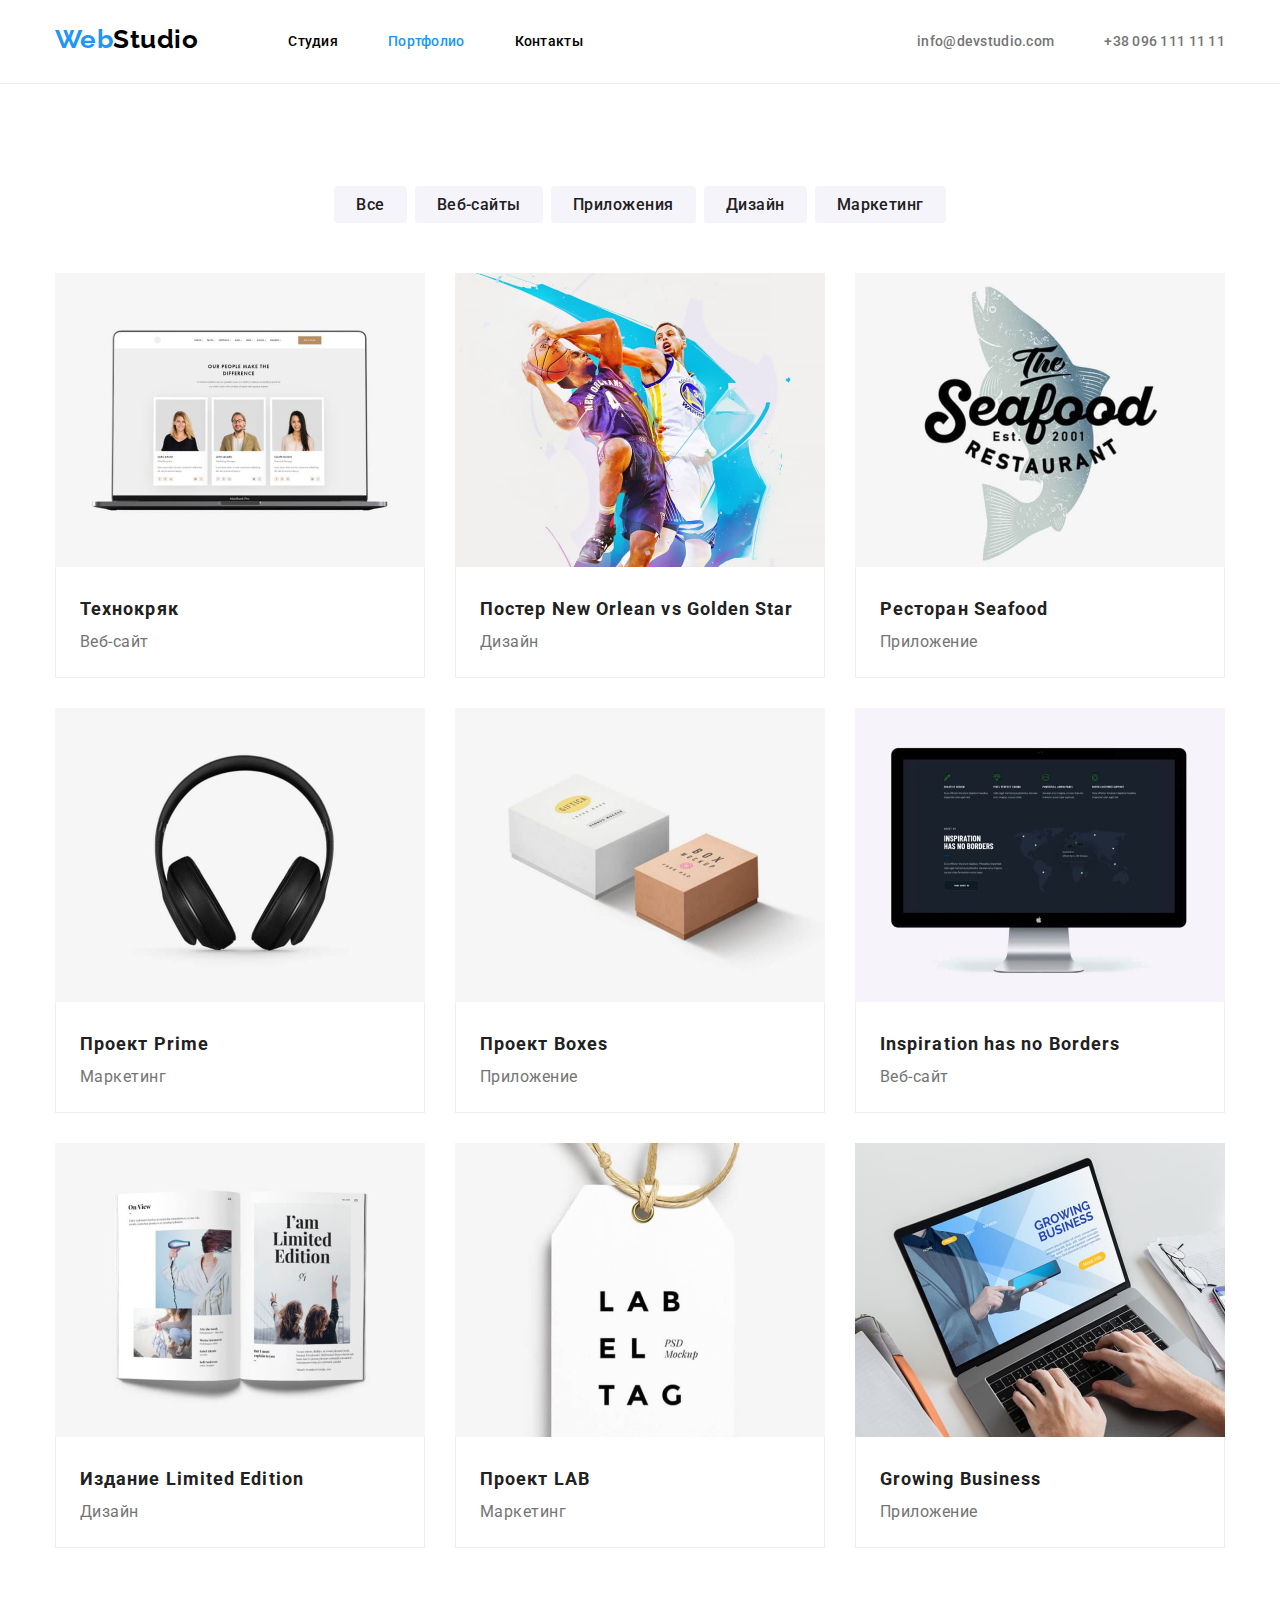
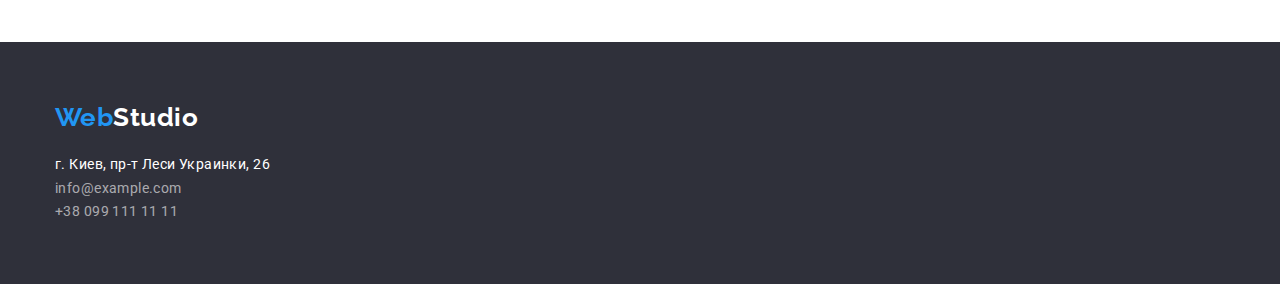
==== commit 3720eef4: "исправляет линию хедера" ====
--- a/portfolio.html
+++ b/portfolio.html
@@ -11,22 +11,24 @@
     <link rel="stylesheet" href="./css/styles.css" />
 </head>
 <body>
-    <header class="header container">
-        <nav class="main-nav">
-            <a class="logo" href="/">
-                <span class="logo-web">Web</span>Studio
-            </a>
-            <ul class="site-nav">
-                <li class="site-nav-item"><a href="index.html" class="site-nav-link link ">Студия</a></li>
-                <li class="site-nav-item"><a href="portfolio.html" class="site-nav-link link current">Портфолио</a></li>
-                <li class="site-nav-item"><a href="" class="site-nav-link link">Контакты</a></li>
+    <header class="header-blok" >
+       <section class="header container">
+            <nav class="main-nav">
+                <a class="logo" href="/">
+                    <span class="logo-web">Web</span>Studio
+                </a>
+                <ul class="site-nav">
+                    <li class="site-nav-item"><a href="index.html" class="site-nav-link link ">Студия</a></li>
+                    <li class="site-nav-item"><a href="portfolio.html" class="site-nav-link link current">Портфолио</a></li>
+                    <li class="site-nav-item"><a href="" class="site-nav-link link">Контакты</a></li>
+                </ul>
+            </nav>
+            
+            <ul class="auth-nav list">
+                <li class="auth-nav-item"><a href="mailto:info@devstudio.com" class="auth-nav-link">info@devstudio.com</a></li>
+                <li class="auth-nav-item"><a href="tel:+380961111111" class="auth-nav-link">+38 096 111 11 11</a></li>
             </ul>
-        </nav>
-    
-        <ul class="auth-nav list">
-            <li class="auth-nav-item"><a href="mailto:info@devstudio.com" class="auth-nav-link">info@devstudio.com</a></li>
-            <li class="auth-nav-item"><a href="tel:+380961111111" class="auth-nav-link">+38 096 111 11 11</a></li>
-        </ul>
+       </section>
     
     </header>
 
--- a/css/styles.css
+++ b/css/styles.css
@@ -69,13 +69,15 @@
   margin: -1px;
 }
 
+.header-blok {
+  border-bottom: 1px solid #ececec;
+}
 .header.container {
   display: flex;
   justify-content: space-between;
   align-items: center;
   padding-top: 0;
   padding-bottom: 0;
-  border-bottom: 1px solid #ececec;
 }
 
 /* logo */
@@ -342,9 +344,9 @@
   line-height: 1.14;
 }
 
-.feature-list {
-  /* display: flex; */
-}
+/* .feature-list {
+  display: flex;
+} */
 
 .feature-text {
   display: flex;
@@ -431,14 +433,15 @@
 
 .team-border {
   display: block;
-  background: #ffffff;
-  box-shadow: 0px 1px 3px rgba(0, 0, 0, 0.12), 0px 1px 1px rgba(0, 0, 0, 0.14),
-    0px 2px 1px rgba(0, 0, 0, 0.2);
   border-radius: 0px 0px 4px 4px;
   padding-top: 30px;
   padding-bottom: 30px;
   padding-left: auto;
   padding-right: auto;
+
+  background: #ffffff;
+  box-shadow: 0px 1px 3px rgba(0, 0, 0, 0.12), 0px 1px 1px rgba(0, 0, 0, 0.14),
+    0px 2px 1px rgba(0, 0, 0, 0.2);
 }
 
 .team-img {
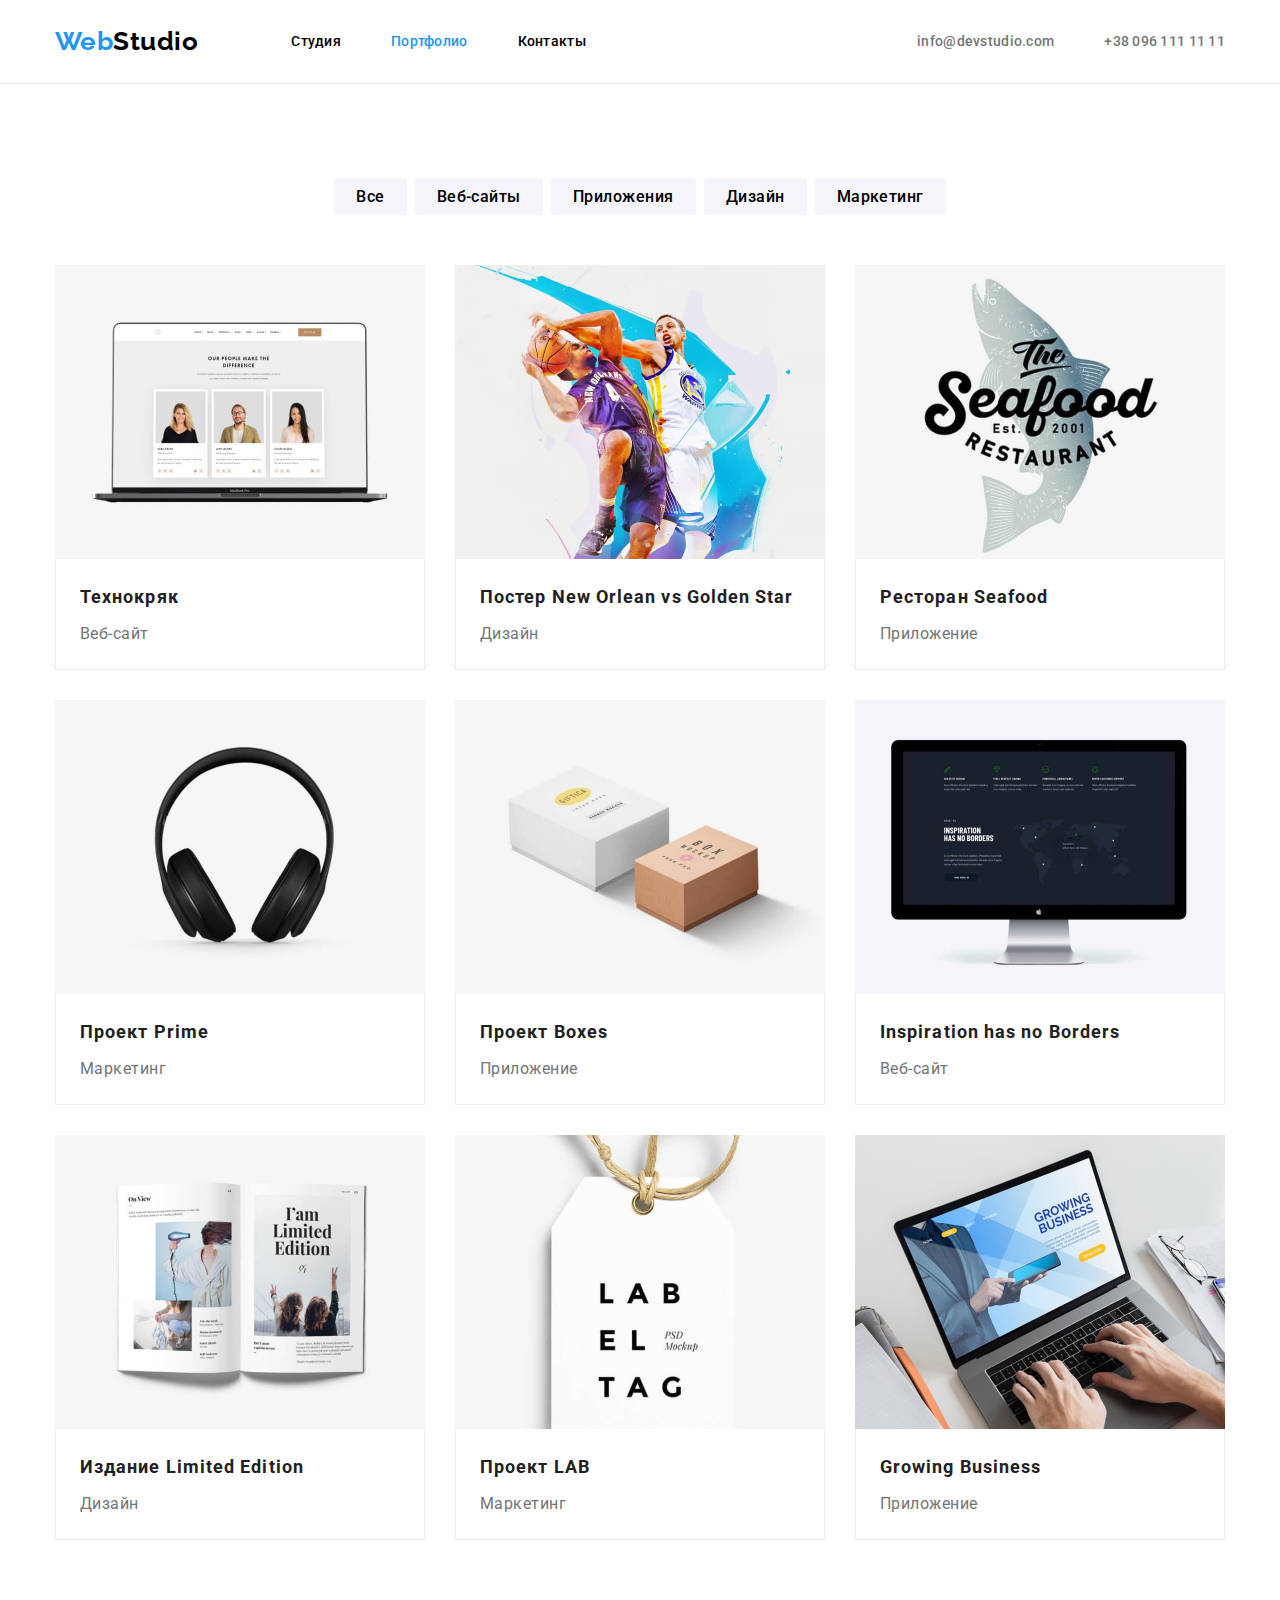
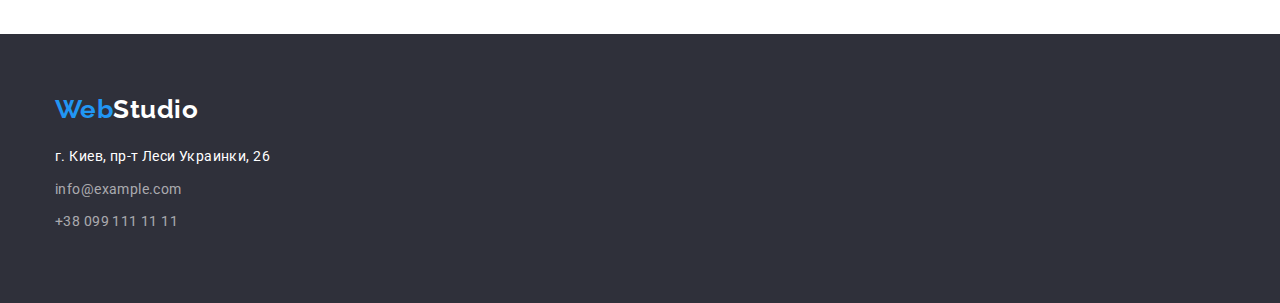
==== commit 902dc821: "Исправляет ошибки дз" ====
--- a/portfolio.html
+++ b/portfolio.html
@@ -35,112 +35,114 @@
     <!--Портфолио-->
     <main>
             <!--Фильтр-->
-            <section  class="section-container container">
-                <h2 class="hidden">Фильтры</h2>
-                <ul class="button-filter">
-                    <li class="filter-item"><button class="button" type="button">Все</button></li>
-                    <li class="filter-item"><button class="button" type="button">Веб-сайты</button></li>
-                    <li class="filter-item"><button class="button" type="button">Приложения</button></li>
-                    <li class="filter-item"><button class="button" type="button">Дизайн</button></li>
-                    <li class="filter-item"><button class="button" type="button">Маркетинг</button></li>
-                
-                </ul>
-
-                <ul class="projects-cards">
-                
-                    <li class="projects-item">
-                        <a> <img class="img" src="./image/11.jpg" alt="Веб-сайт" Width="370" Height="294">
-                            <div class="projects-border">
-                                <h2 class="projects-title">Технокряк</h2>
-                                <p class="projects-text">Веб-сайт</p>
-                            </div>
-                        </a>
-
-                    </li>
-                
-                    <li class="projects-item">
-                        <a>
-                            <img class="img" src="./image/12.jpg" alt="Постер" Width="370" Height="294">
-                            <div class="projects-border">
-                                <h2 class="projects-title">Постер New Orlean vs Golden Star</h2>
-                                <p class="projects-text">Дизайн</p>
-                            </div>
-                        </a>
-                        
-                    </li>
-                
-                    <li class="projects-item">
-                        <a>
-                            <img class="img" src="./image/13.jpg" alt="Ресторан" Width="370" Height="294">
-                            <div class="projects-border">
-                                <h2 class="projects-title">Ресторан Seafood</h2>
-                                <p class="projects-text">Приложение</p>
-                            </div>
-                        </a>
-                       
-                    </li>
-                
-                    <li class="projects-item">
-                        <a>
-                            <img class="img" src="./image/14.jpg" alt="Наушники" Width="370" Height="294">
-                            <div class="projects-border">
-                                <h2 class="projects-title">Проект Prime</h2>
-                                <p class="projects-text">Маркетинг</p>
-                            </div>
-                        </a>
-                    </li>
-                
-                    <li class="projects-item">
-                        <a>
-                            <img class="img" src="./image/15.jpg" alt="Коробочки" Width="370" Height="294">
-                            <div class="projects-border">
-                                <h2 class="projects-title">Проект Boxes</h2>
-                                <p class="projects-text">Приложение</p>
-                            </div>
-                        </a>
-                    </li>
-                
-                    <li class="projects-item">
-                        <a>
-                            <img class="img" src="./image/16.jpg" alt="Монитор с открытым сайтом" Width="370" Height="294">
-                            <div class="projects-border">
-                                <h2 class="projects-title">Inspiration has no Borders</h2>
-                                <p class="projects-text">Веб-сайт</p>
-                            </div>
-                        </a>
-                    </li>
-                
-                    <li class="projects-item">
-                        <a>
-                            <img class="img" src="./image/17.jpg" alt="Журнал" Width="370" Height="294">
-                            <div class="projects-border">
-                                <h2 class="projects-title">Издание Limited Edition</h2>
-                                <p class="projects-text">Дизайн</p>
-                            </div>
-                        </a>
-                    </li>
-                
-                    <li class="projects-item">
-                        <a>
-                            <img class="img" src="./image/18.jpg" alt="Торговая этикетка" Width="370" Height="294">
-                            <div class="projects-border">
-                                <h2 class="projects-title">Проект LAB</h2>
-                                <p class="projects-text">Маркетинг</p>
-                            </div>
-                        </a>
-                    </li>
-                
-                    <li class="projects-item">
-                        <a>
-                            <img class="img" src="./image/19.jpg" alt="Ноутбук за которым работают" Width="370" Height="294">
-                            <div class="projects-border">
-                                <h2 class="projects-title">Growing Business</h2>
-                                <p class="projects-text">Приложение</p>
-                            </div>
-                        </a>
-                    </li>
-                
-                </ul>
+            <section  class="section">
+               <div class="container">
+                    <h1 class="hidden">Фильтры</h1>
+                    <ul class="button-filter">
+                        <li class="filter-item"><button class="button" type="button">Все</button></li>
+                        <li class="filter-item"><button class="button" type="button">Веб-сайты</button></li>
+                        <li class="filter-item"><button class="button" type="button">Приложения</button></li>
+                        <li class="filter-item"><button class="button" type="button">Дизайн</button></li>
+                        <li class="filter-item"><button class="button" type="button">Маркетинг</button></li>
+                    
+                    </ul>
+                    
+                    <ul class="projects-cards">
+                    
+                        <li class="projects-item">
+                            <a> <img class="img" src="./image/11.jpg" alt="Веб-сайт" Width="370" Height="294">
+                                <div class="projects-border">
+                                    <h2 class="projects-title">Технокряк</h2>
+                                    <p class="projects-text">Веб-сайт</p>
+                                </div>
+                            </a>
+                    
+                        </li>
+                    
+                        <li class="projects-item">
+                            <a>
+                                <img class="img" src="./image/12.jpg" alt="Постер" Width="370" Height="294">
+                                <div class="projects-border">
+                                    <h2 class="projects-title">Постер New Orlean vs Golden Star</h2>
+                                    <p class="projects-text">Дизайн</p>
+                                </div>
+                            </a>
+                    
+                        </li>
+                    
+                        <li class="projects-item">
+                            <a>
+                                <img class="img" src="./image/13.jpg" alt="Ресторан" Width="370" Height="294">
+                                <div class="projects-border">
+                                    <h2 class="projects-title">Ресторан Seafood</h2>
+                                    <p class="projects-text">Приложение</p>
+                                </div>
+                            </a>
+                    
+                        </li>
+                    
+                        <li class="projects-item">
+                            <a>
+                                <img class="img" src="./image/14.jpg" alt="Наушники" Width="370" Height="294">
+                                <div class="projects-border">
+                                    <h2 class="projects-title">Проект Prime</h2>
+                                    <p class="projects-text">Маркетинг</p>
+                                </div>
+                            </a>
+                        </li>
+                    
+                        <li class="projects-item">
+                            <a>
+                                <img class="img" src="./image/15.jpg" alt="Коробочки" Width="370" Height="294">
+                                <div class="projects-border">
+                                    <h2 class="projects-title">Проект Boxes</h2>
+                                    <p class="projects-text">Приложение</p>
+                                </div>
+                            </a>
+                        </li>
+                    
+                        <li class="projects-item">
+                            <a>
+                                <img class="img" src="./image/16.jpg" alt="Монитор с открытым сайтом" Width="370" Height="294">
+                                <div class="projects-border">
+                                    <h2 class="projects-title">Inspiration has no Borders</h2>
+                                    <p class="projects-text">Веб-сайт</p>
+                                </div>
+                            </a>
+                        </li>
+                    
+                        <li class="projects-item">
+                            <a>
+                                <img class="img" src="./image/17.jpg" alt="Журнал" Width="370" Height="294">
+                                <div class="projects-border">
+                                    <h2 class="projects-title">Издание Limited Edition</h2>
+                                    <p class="projects-text">Дизайн</p>
+                                </div>
+                            </a>
+                        </li>
+                    
+                        <li class="projects-item">
+                            <a>
+                                <img class="img" src="./image/18.jpg" alt="Торговая этикетка" Width="370" Height="294">
+                                <div class="projects-border">
+                                    <h2 class="projects-title">Проект LAB</h2>
+                                    <p class="projects-text">Маркетинг</p>
+                                </div>
+                            </a>
+                        </li>
+                    
+                        <li class="projects-item">
+                            <a>
+                                <img class="img" src="./image/19.jpg" alt="Ноутбук за которым работают" Width="370" Height="294">
+                                <div class="projects-border">
+                                    <h2 class="projects-title">Growing Business</h2>
+                                    <p class="projects-text">Приложение</p>
+                                </div>
+                            </a>
+                        </li>
+                    
+                    </ul>
+               </div>
 
             </section>
            
--- a/css/styles.css
+++ b/css/styles.css
@@ -50,8 +50,17 @@
   margin-bottom: 0;
 }
 
+a {
+  text-decoration: none;
+}
+
+img {
+  display: block;
+  max-width: 100%;
+  height: auto;
+}
+
 .container {
-  display: block;
   width: 1200px;
   padding-left: 15px;
   padding-right: 15px;
@@ -59,7 +68,6 @@
   padding-bottom: 94px;
   margin-left: auto;
   margin-right: auto;
-  /* outline: 2px solid #18e85d; */
 }
 .hidden {
   position: absolute;
@@ -72,10 +80,9 @@
 .header-blok {
   border-bottom: 1px solid #ececec;
 }
+
 .header.container {
   display: flex;
-  justify-content: space-between;
-  align-items: center;
   padding-top: 0;
   padding-bottom: 0;
 }
@@ -83,18 +90,17 @@
 /* logo */
 .main-nav {
   display: flex;
+  align-items: center;
 }
 
 .logo {
-  padding-top: 24px;
-  margin-right: 90px;
+  margin-right: 93px;
 
   color: var(--logo-nav-color);
   font-family: Raleway, sans-serif;
-  font-weight: bold;
+  font-weight: 700;
   font-size: 26px;
   line-height: 1.19;
-  text-decoration: none;
 }
 
 .logo-web {
@@ -124,7 +130,6 @@
   font-size: 14px;
   line-height: 1.33;
   letter-spacing: 0.02em;
-  text-decoration: none;
 }
 
 .site-nav-link:hover,
@@ -138,6 +143,7 @@
 
 .auth-nav.list {
   display: flex;
+  align-items: center;
   margin-left: auto;
 }
 
@@ -148,13 +154,7 @@
   font-size: 14px;
   line-height: 1.33;
   letter-spacing: 0.02em;
-  text-decoration: none;
-
-  padding-top: 32px;
-  padding-bottom: 32px;
-}
-
-.auth-nav-item {
+
   padding-top: 32px;
   padding-bottom: 32px;
 }
@@ -169,28 +169,20 @@
 }
 
 /* hero */
+
 .hero {
-  margin-top: 0;
-  margin-bottom: 0;
-  height: 600px;
-  text-align: center;
-
   background-color: var(--hero-background-color);
-}
-
-.hero-container {
-  display: block;
-  width: 1200px;
-  padding-left: 15px;
-  padding-right: 15px;
   padding-top: 200px;
   padding-bottom: 200px;
-  margin-right: auto;
-  margin-left: auto;
+  text-align: center;
+}
+
+.hero > .container {
+  padding-top: 0;
+  padding-bottom: 0;
 }
 
 .hero-title {
-  display: block;
   margin-left: auto;
   margin-right: auto;
   margin-bottom: 30px;
@@ -205,6 +197,7 @@
 .hero-button {
   min-width: 200px;
   height: 50px;
+  border: transparent;
   border-radius: 4px;
   padding-bottom: 10px;
   padding-top: 10px;
@@ -231,31 +224,82 @@
 }
 
 .feature-box {
-  display: block;
-  height: 101px;
-  width: calc((100%-90px) / 4);
+  flex-basis: calc((100%-90px) / 4);
   margin-right: 30px;
-  /* outline: 2px solid red; */
 }
 
 .feature-box:last-child {
   margin-right: 0px;
 }
 
+.feature-text {
+  font-size: 14px;
+  line-height: 1.7;
+}
 .feature-title {
-  display: block;
-  padding-bottom: 10px;
-  /* margin-top: 94px; */
-  /* margin-bottom: 94px; */
-}
-
-.feature-text {
-  display: block;
+  margin-bottom: 10px;
+
+  color: var(--title-text-color);
+  font-weight: 700;
+  font-size: 14px;
+  line-height: 1.14;
 }
 
 .button-filter {
-  display: block;
-  padding-bottom: 50px;
+  margin-bottom: 50px;
+
+  display: flex;
+  justify-content: center;
+}
+
+.filter-item:not(:last-child) {
+  margin-right: 8px;
+}
+
+.projects-border {
+  border-bottom: 1px solid var(--border-cards-color);
+  border-left: 1px solid var(--border-cards-color);
+  border-right: 1px solid var(--border-cards-color);
+  padding: 20px 24px;
+}
+
+.projects-cards {
+  display: flex;
+  flex-wrap: wrap;
+}
+
+.projects-item {
+  display: block;
+  flex-basis: calc ((100%-60px) / 3);
+  margin-right: 30px;
+  margin-bottom: 30px;
+}
+.projects-item:nth-child(3n) {
+  margin-right: 0;
+}
+.projects-item:nth-last-child(-n + 3) {
+  margin-bottom: 0px;
+}
+
+.projects-title {
+  margin-bottom: 4px;
+
+  color: var(--title-text-color);
+  font-weight: 700;
+  font-size: 18px;
+  line-height: 2;
+  letter-spacing: 0.06em;
+}
+
+.projects-text {
+  font-size: 16px;
+  line-height: 1.87;
+}
+
+/* work */
+
+.section-title {
+  margin-bottom: 50px;
 
   color: var(--title-text-color);
   font-weight: 700;
@@ -264,120 +308,15 @@
   text-align: center;
 }
 
-.button-filter {
-  display: flex;
-  justify-content: center;
-}
-
-.button {
-  border: var(--button-background-color);
-  border-radius: 4px;
-  padding: 6px 22px;
-}
-
-.filter-item:not(:last-child) {
-  margin-right: 8px;
-}
-
-.img {
-  display: block;
-  max-width: 100%;
-  height: auto;
-}
-
-.projects-border {
-  border-bottom: 1px solid var(--border-cards-color);
-  border-left: 1px solid var(--border-cards-color);
-  border-right: 1px solid var(--border-cards-color);
-  padding: 20px 24px;
-}
-
-.projects-cards {
-  display: flex;
-  flex-wrap: wrap;
-}
-
-/* .projects-item {
-  width: 370px;
-  margin-right: 30px;
-  margin-bottom: 30px;
-} */
-
-.projects-item {
-  width: calc ((100%-60px)/3);
-  margin-right: 30px;
-  margin-bottom: 30px;
-}
-.projects-item:nth-child(3n) {
-  margin-right: 0;
-}
-.projects-item:nth-last-child(-n + 3) {
-  margin-bottom: 0px;
-}
-
-.projects-title {
-  padding-top: 4px;
-
-  color: var(--title-text-color);
-  font-weight: 700;
-  font-size: 18px;
-  line-height: 2;
-  letter-spacing: 0.06em;
-}
-
-.projects-text {
-  font-size: 16px;
-  line-height: 1.87;
-}
-
-.feature-box {
-  display: flex;
-  flex-wrap: wrap;
-}
-
-.feature-title {
-  padding-bottom: 10px;
-
-  color: var(--title-text-color);
-  font-weight: 700;
-  font-size: 14px;
-  line-height: 1.14;
-}
-
-/* .feature-list {
-  display: flex;
-} */
-
-.feature-text {
-  display: flex;
-  flex-wrap: wrap;
-  font-size: 14px;
-  line-height: 1.7;
-}
-
-/* work */
-.container.work {
-  padding-top: 0;
-  padding-bottom: 0;
-}
-.section-title {
-  display: block;
-  padding-bottom: 50px;
-
-  color: var(--title-text-color);
-  font-weight: 700;
-  font-size: 36px;
-  line-height: 1.16;
-  text-align: center;
+.work .container {
+  padding-top: 0px;
 }
 
 .work-cards {
   display: flex;
-  padding-bottom: 94px;
 }
 
 .work-item {
-  display: block;
   width: calc((100%-60px) / 3);
   margin-right: 30px;
   margin-bottom: 30px;
@@ -397,12 +336,10 @@
 }
 
 .team-cards {
-  display: block;
   display: flex;
 }
 
 .team-item {
-  display: block;
   width: calc((100%-60px) / 4);
   margin-right: 30px;
   margin-bottom: 30px;
@@ -416,53 +353,44 @@
   margin-bottom: 0px;
 }
 .title-el {
-  padding-bottom: 10px;
+  margin-bottom: 10px;
 
   color: var(--title-text-color);
   font-weight: 500;
   font-size: 16px;
   line-height: 1.19;
-  text-align: center;
 }
 
 .title-el-text {
   font-size: 16px;
   line-height: 1.19;
-  text-align: center;
 }
 
 .team-border {
-  display: block;
   border-radius: 0px 0px 4px 4px;
   padding-top: 30px;
   padding-bottom: 30px;
-  padding-left: auto;
-  padding-right: auto;
+  text-align: center;
 
   background: #ffffff;
   box-shadow: 0px 1px 3px rgba(0, 0, 0, 0.12), 0px 1px 1px rgba(0, 0, 0, 0.14),
     0px 2px 1px rgba(0, 0, 0, 0.2);
 }
 
-.team-img {
-  display: block;
-  max-width: 100%;
-  height: auto;
-}
-
 /* Button */
 .button {
-  color: var(--title-text-color);
   background-color: var(--button-background-color);
 
   font-family: inherit;
   font-weight: 500;
   font-size: 16px;
   line-height: 1.6;
-  text-align: center;
   letter-spacing: 0.03em;
-  text-decoration: none;
   cursor: pointer;
+
+  border: transparent;
+  border-radius: 4px;
+  padding: 6px 22px;
 }
 
 .button:hover,
@@ -472,39 +400,49 @@
 }
 
 /*  section footer */
-.footer.container {
+.footer {
+  padding-top: 60px;
+  padding-bottom: 60px;
+
+  background-color: var(--hero-background-color);
+}
+
+.footer > .container {
   padding-top: 0;
   padding-bottom: 0;
 }
 
-.footer {
-  background-color: var(--hero-background-color);
-}
-
 .footer-logo {
   display: block;
-  padding-top: 60px;
+
   margin-bottom: 20px;
-  /* outline: 2px solid red; */
-}
-.footer-item {
-  display: block;
-  padding-bottom: 60px;
+  margin-right: 0px;
 }
 
 .address {
   color: var(--primari-white-color);
+  margin-bottom: 9px;
 }
 
 .auth-nav-footer {
+  display: block;
   color: var(--auth-nav-footer-color);
-}
-
-.auth-nav-footer:focus,
-.auth-nav-footer:hover {
+  margin-bottom: 9px;
+}
+
+.tel-nav-footer {
+  display: block;
+  color: var(--auth-nav-footer-color);
+}
+
+.auth-nav-footer:hover,
+:focus,
+.tel-nav-footer:hover,
+:focus {
   color: var(--accent-color);
 }
 
+.tel-nav-footer,
 .auth-nav-footer,
 .address {
   font-family: Roboto;
@@ -513,5 +451,4 @@
   font-size: 14px;
   line-height: 1.7;
   letter-spacing: 0.03em;
-  text-decoration: none;
-}
+}
